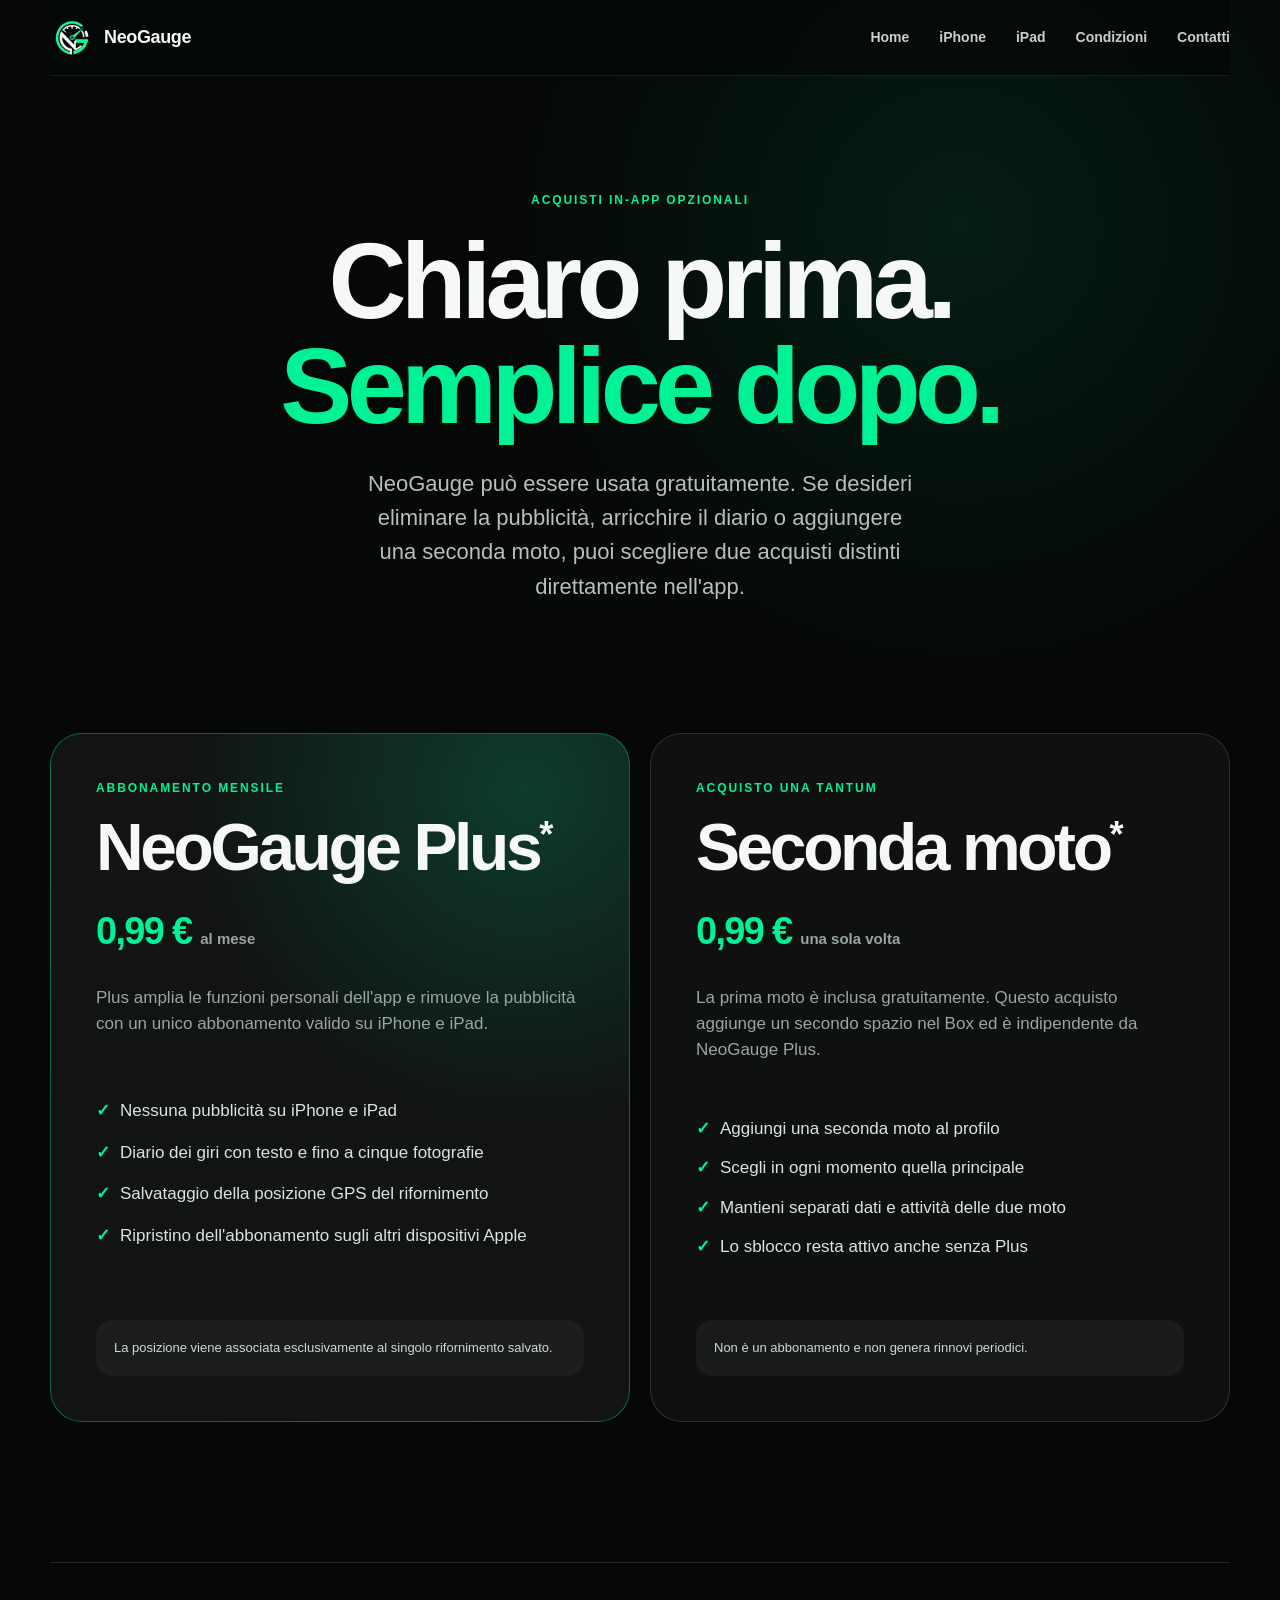
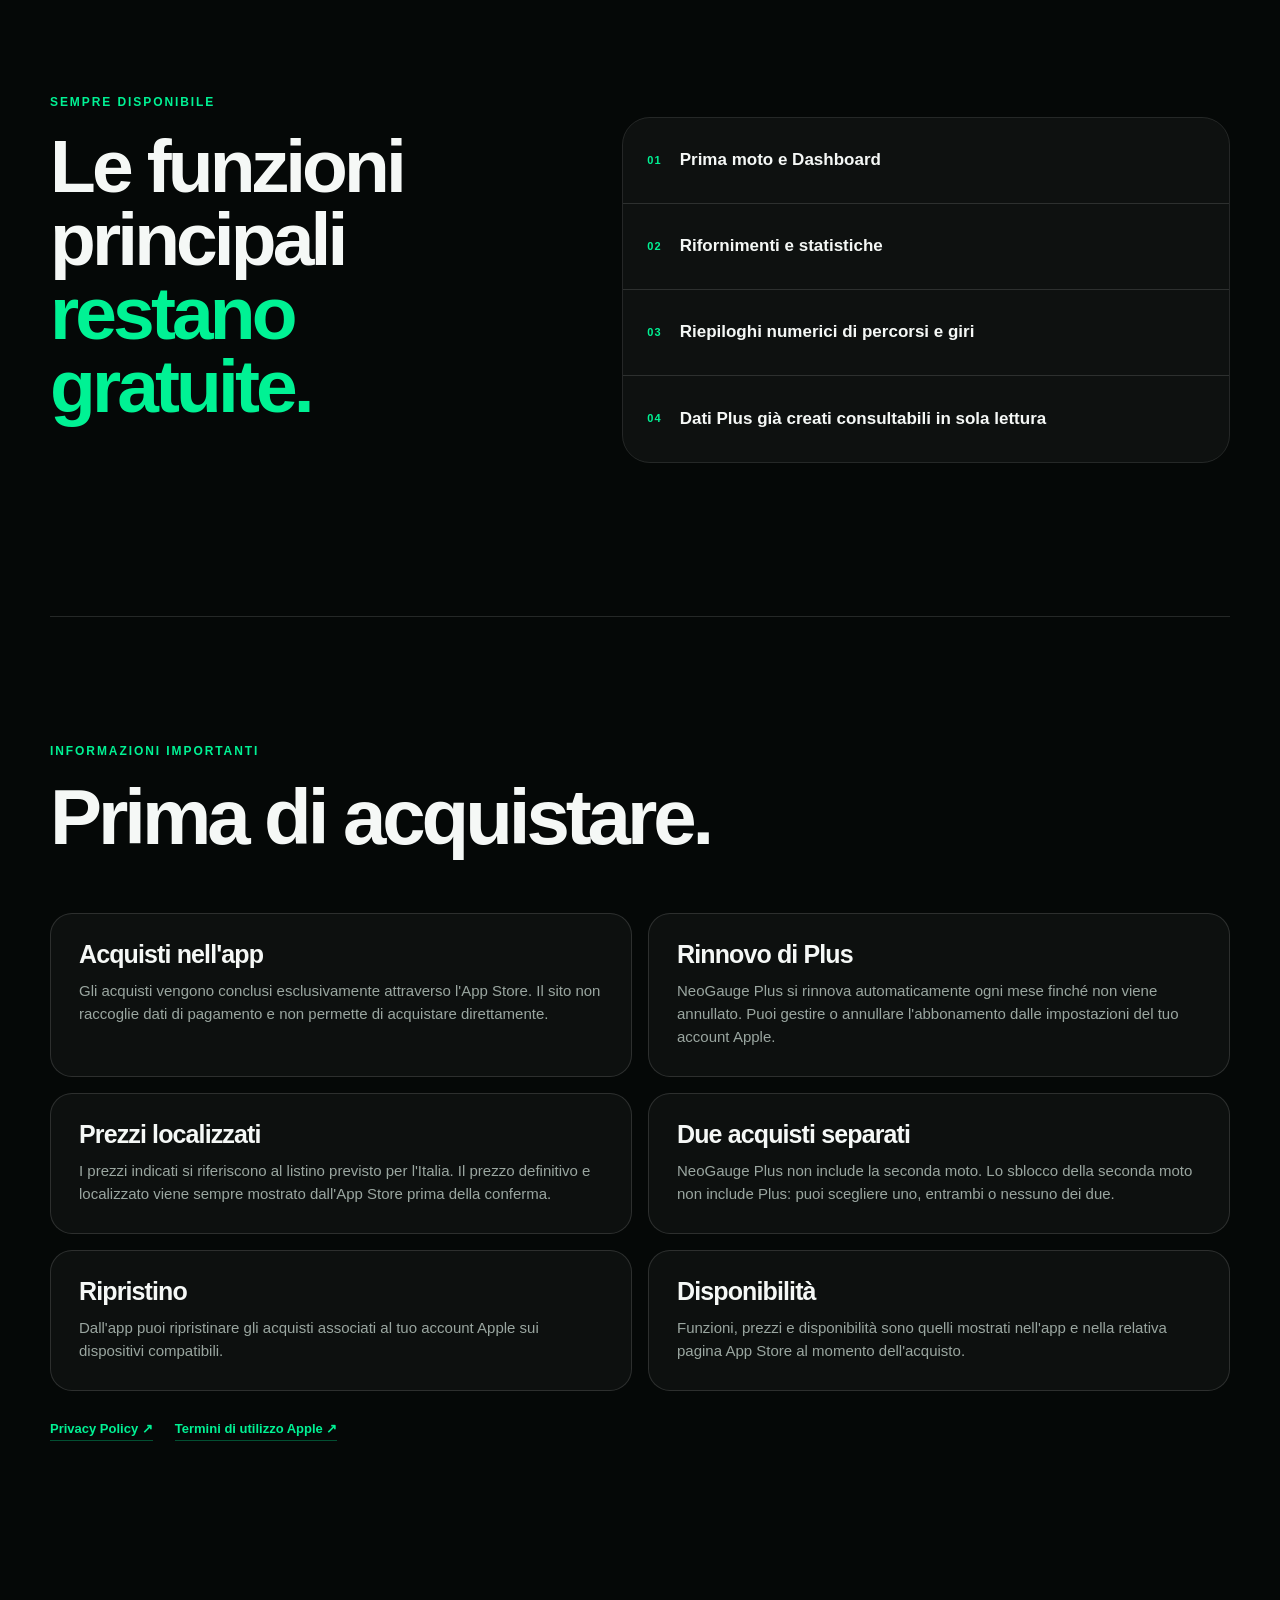
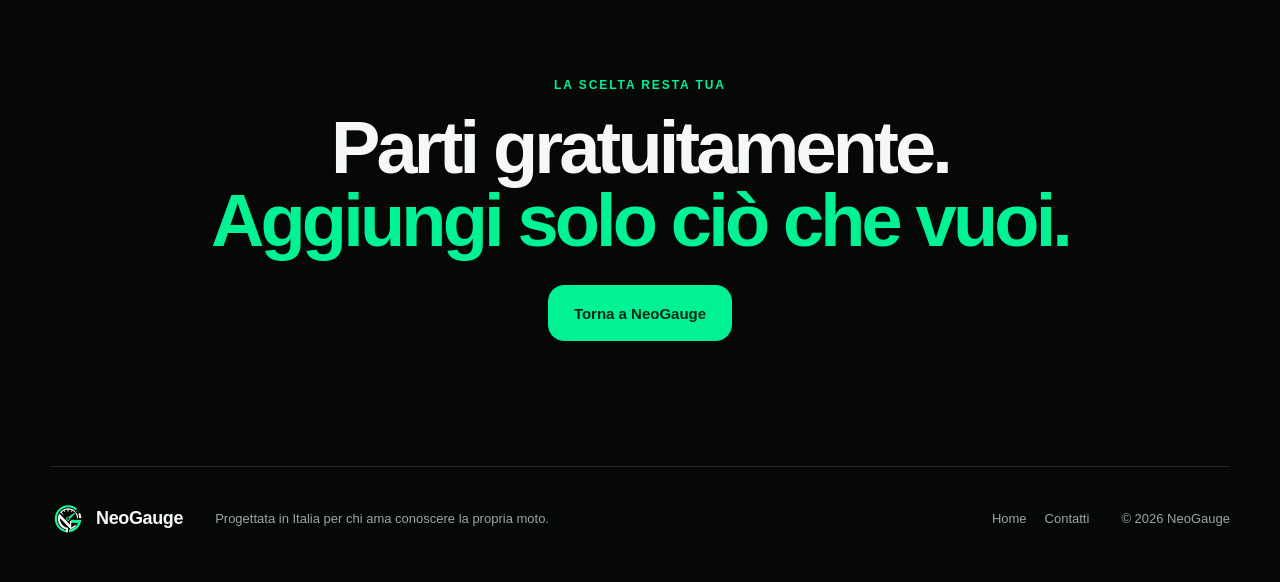
==== acquisti.html @ 2c84270f "Spiega NeoGauge Plus e lo sblocco della seconda moto" ====
<!doctype html>
<html lang="it">
<head>
    <meta charset="utf-8">
    <meta name="viewport" content="width=device-width, initial-scale=1">
    <meta name="theme-color" content="#050807">
    <meta name="description" content="Informazioni trasparenti sugli acquisti in-app di NeoGauge: abbonamento NeoGauge Plus e sblocco una tantum della seconda moto.">
    <title>NeoGauge — Plus e acquisti in-app</title>
    <link rel="icon" href="assets/app-icon.png?v=2">
    <link rel="apple-touch-icon" href="assets/app-icon.png?v=2">
    <link rel="stylesheet" href="styles.css?v=5">
    <script src="script.js" defer></script>
</head>
<body>
    <a class="skip-link" href="#contenuto">Vai al contenuto</a>

    <header class="site-header">
        <a class="brand" href="index.html" aria-label="NeoGauge, torna alla pagina iniziale">
            <img src="assets/neogauge-logo.png?v=2" alt="" width="44" height="44">
            <span>NeoGauge</span>
        </a>
        <button class="menu-button" type="button" aria-expanded="false" aria-controls="main-navigation">
            <span class="sr-only">Apri il menu</span><span></span><span></span>
        </button>
        <nav id="main-navigation" class="main-navigation" aria-label="Navigazione principale">
            <a href="index.html">Home</a>
            <a href="iphone.html">iPhone</a>
            <a href="ipad.html">iPad</a>
            <a href="#condizioni">Condizioni</a>
            <a href="index.html#contatti">Contatti</a>
        </nav>
    </header>

    <main id="contenuto" class="purchase-page">
        <section class="purchase-page-hero section-shell">
            <p class="eyebrow">Acquisti in-app opzionali</p>
            <h1>Chiaro prima.<br><span>Semplice dopo.</span></h1>
            <p class="hero-intro">NeoGauge può essere usata gratuitamente. Se desideri eliminare la pubblicità, arricchire il diario o aggiungere una seconda moto, puoi scegliere due acquisti distinti direttamente nell'app.</p>
        </section>

        <section class="purchase-detail-grid section-shell" aria-label="Opzioni di acquisto NeoGauge">
            <article class="purchase-detail purchase-detail-plus">
                <div>
                    <p class="eyebrow">Abbonamento mensile</p>
                    <h2>NeoGauge Plus<sup>*</sup></h2>
                    <p class="purchase-detail-price">0,99 € <small>al mese</small></p>
                    <p>Plus amplia le funzioni personali dell'app e rimuove la pubblicità con un unico abbonamento valido su iPhone e iPad.</p>
                </div>
                <ul>
                    <li>Nessuna pubblicità su iPhone e iPad</li>
                    <li>Diario dei giri con testo e fino a cinque fotografie</li>
                    <li>Salvataggio della posizione GPS del rifornimento</li>
                    <li>Ripristino dell'abbonamento sugli altri dispositivi Apple</li>
                </ul>
                <p class="purchase-clarification">La posizione viene associata esclusivamente al singolo rifornimento salvato.</p>
            </article>

            <article class="purchase-detail">
                <div>
                    <p class="eyebrow">Acquisto una tantum</p>
                    <h2>Seconda moto<sup>*</sup></h2>
                    <p class="purchase-detail-price">0,99 € <small>una sola volta</small></p>
                    <p>La prima moto è inclusa gratuitamente. Questo acquisto aggiunge un secondo spazio nel Box ed è indipendente da NeoGauge Plus.</p>
                </div>
                <ul>
                    <li>Aggiungi una seconda moto al profilo</li>
                    <li>Scegli in ogni momento quella principale</li>
                    <li>Mantieni separati dati e attività delle due moto</li>
                    <li>Lo sblocco resta attivo anche senza Plus</li>
                </ul>
                <p class="purchase-clarification">Non è un abbonamento e non genera rinnovi periodici.</p>
            </article>
        </section>

        <section class="free-included section-shell" aria-labelledby="free-title">
            <div>
                <p class="eyebrow">Sempre disponibile</p>
                <h2 id="free-title">Le funzioni principali<br><span>restano gratuite.</span></h2>
            </div>
            <div class="free-included-list">
                <p><span>01</span><strong>Prima moto e Dashboard</strong></p>
                <p><span>02</span><strong>Rifornimenti e statistiche</strong></p>
                <p><span>03</span><strong>Riepiloghi numerici di percorsi e giri</strong></p>
                <p><span>04</span><strong>Dati Plus già creati consultabili in sola lettura</strong></p>
            </div>
        </section>

        <section id="condizioni" class="purchase-terms section-shell" aria-labelledby="terms-title">
            <div class="section-heading">
                <p class="eyebrow">Informazioni importanti</p>
                <h2 id="terms-title">Prima di acquistare.</h2>
            </div>
            <div class="terms-grid">
                <article><h3>Acquisti nell'app</h3><p>Gli acquisti vengono conclusi esclusivamente attraverso l'App Store. Il sito non raccoglie dati di pagamento e non permette di acquistare direttamente.</p></article>
                <article><h3>Rinnovo di Plus</h3><p>NeoGauge Plus si rinnova automaticamente ogni mese finché non viene annullato. Puoi gestire o annullare l'abbonamento dalle impostazioni del tuo account Apple.</p></article>
                <article><h3>Prezzi localizzati</h3><p>I prezzi indicati si riferiscono al listino previsto per l'Italia. Il prezzo definitivo e localizzato viene sempre mostrato dall'App Store prima della conferma.</p></article>
                <article><h3>Due acquisti separati</h3><p>NeoGauge Plus non include la seconda moto. Lo sblocco della seconda moto non include Plus: puoi scegliere uno, entrambi o nessuno dei due.</p></article>
                <article><h3>Ripristino</h3><p>Dall'app puoi ripristinare gli acquisti associati al tuo account Apple sui dispositivi compatibili.</p></article>
                <article><h3>Disponibilità</h3><p>Funzioni, prezzi e disponibilità sono quelli mostrati nell'app e nella relativa pagina App Store al momento dell'acquisto.</p></article>
            </div>
            <p class="legal-links"><a href="https://djconny.github.io/NeoGauge-Privacy/" target="_blank" rel="noopener noreferrer">Privacy Policy ↗</a><a href="https://www.apple.com/legal/internet-services/itunes/dev/stdeula/" target="_blank" rel="noopener noreferrer">Termini di utilizzo Apple ↗</a></p>
        </section>

        <section class="product-end section-shell">
            <p class="eyebrow">La scelta resta tua</p>
            <h2>Parti gratuitamente.<br><span>Aggiungi solo ciò che vuoi.</span></h2>
            <a class="primary-button" href="index.html">Torna a NeoGauge</a>
        </section>
    </main>

    <footer class="site-footer section-shell">
        <div class="brand footer-brand"><img src="assets/neogauge-logo.png?v=2" alt="" width="36" height="36"><span>NeoGauge</span></div>
        <p>Progettata in Italia per chi ama conoscere la propria moto.</p>
        <div class="footer-links"><a href="index.html">Home</a><a href="mailto:kawasaki.z650rs.italia@gmail.com">Contatti</a></div>
        <p class="copyright">© <span id="current-year">2026</span> NeoGauge</p>
    </footer>
</body>
</html>
---- styles.css ----
:root {
    --bg: #050807;
    --bg-soft: #0a0f0d;
    --panel: rgba(255, 255, 255, 0.055);
    --panel-strong: rgba(255, 255, 255, 0.085);
    --line: rgba(255, 255, 255, 0.13);
    --text: #f5f8f6;
    --muted: #9aa6a0;
    --accent: #00f294;
    --accent-soft: #86fbc4;
    --danger: #ff696f;
    --radius: 28px;
    --max-width: 1180px;
}

* { box-sizing: border-box; }
html { scroll-behavior: smooth; }
body {
    margin: 0;
    overflow-x: clip;
    color: var(--text);
    background:
        radial-gradient(circle at 75% 6%, rgba(0, 242, 148, 0.09), transparent 28rem),
        var(--bg);
    font-family: -apple-system, BlinkMacSystemFont, "SF Pro Display", "Segoe UI", sans-serif;
    font-size: 17px;
    line-height: 1.55;
    -webkit-font-smoothing: antialiased;
}

a { color: inherit; }
sup { font-size: .55em; line-height: 0; }
sup a { color: var(--accent); text-decoration: none; }
img { display: block; max-width: 100%; }
button { font: inherit; }
.sr-only {
    position: absolute;
    width: 1px;
    height: 1px;
    padding: 0;
    margin: -1px;
    overflow: hidden;
    clip: rect(0, 0, 0, 0);
    white-space: nowrap;
    border: 0;
}
.skip-link {
    position: fixed;
    z-index: 100;
    top: 12px;
    left: 12px;
    padding: 10px 16px;
    color: #001a10;
    background: var(--accent);
    border-radius: 99px;
    transform: translateY(-160%);
}
.skip-link:focus { transform: translateY(0); }

.section-shell {
    width: min(calc(100% - 40px), var(--max-width));
    margin-inline: auto;
}

.site-header {
    position: sticky;
    z-index: 50;
    top: 0;
    display: flex;
    align-items: center;
    justify-content: space-between;
    width: min(calc(100% - 40px), var(--max-width));
    min-height: 76px;
    margin-inline: auto;
    border-bottom: 1px solid rgba(255, 255, 255, 0.08);
    background: rgba(5, 8, 7, 0.78);
    backdrop-filter: blur(24px) saturate(140%);
}
.brand {
    display: inline-flex;
    align-items: center;
    gap: 10px;
    color: var(--text);
    font-size: 18px;
    font-weight: 760;
    letter-spacing: -0.02em;
    text-decoration: none;
}
.brand img { object-fit: contain; }
.main-navigation { display: flex; align-items: center; gap: 30px; }
.main-navigation a {
    color: #c7d0cb;
    font-size: 14px;
    font-weight: 600;
    text-decoration: none;
    transition: color 180ms ease;
}
.main-navigation a:hover,
.main-navigation a:focus-visible { color: var(--accent); }
.menu-button { display: none; }

.hero {
    display: grid;
    grid-template-columns: 1.04fr 0.96fr;
    align-items: center;
    min-height: calc(100svh - 76px);
    padding-block: 72px 100px;
}
.eyebrow {
    margin: 0 0 18px;
    color: var(--accent);
    font-size: 12px;
    font-weight: 800;
    letter-spacing: 0.16em;
    text-transform: uppercase;
}
h1, h2, h3, p { text-wrap: pretty; }
h1, h2, h3 { margin-top: 0; line-height: 0.98; letter-spacing: -0.052em; }
h1 { max-width: 720px; margin-bottom: 28px; font-size: clamp(54px, 7.2vw, 94px); }
h1 span, h2 span { color: var(--accent); }
.hero-intro { max-width: 610px; margin: 0 0 34px; color: #b5c0ba; font-size: clamp(18px, 2vw, 22px); line-height: 1.55; }
.hero-actions { display: flex; align-items: center; flex-wrap: wrap; gap: 14px; }
.primary-button {
    display: inline-flex;
    align-items: center;
    justify-content: center;
    min-height: 56px;
    padding: 0 25px;
    color: #002818;
    background: var(--accent);
    border: 1px solid var(--accent);
    border-radius: 16px;
    font-size: 15px;
    font-weight: 800;
    text-decoration: none;
    transition: transform 180ms ease, box-shadow 180ms ease;
}
.primary-button:hover { transform: translateY(-2px); box-shadow: 0 15px 44px rgba(0, 242, 148, 0.2); }
.store-status {
    display: inline-flex;
    align-items: center;
    gap: 10px;
    min-height: 56px;
    padding: 8px 18px;
    color: #dce3df;
    background: rgba(255, 255, 255, 0.05);
    border: 1px solid var(--line);
    border-radius: 16px;
}
.store-status svg { width: 25px; height: 25px; fill: currentColor; }
.store-status span { display: grid; font-size: 15px; font-weight: 720; line-height: 1.05; }
.store-status small { color: var(--muted); font-size: 10px; font-weight: 650; text-transform: uppercase; }
.hero-points { display: flex; flex-wrap: wrap; gap: 9px 22px; margin-top: 32px; color: var(--muted); font-size: 12px; font-weight: 650; }
.hero-points span::before { content: "✓"; margin-right: 7px; color: var(--accent); }

.hero-visual { position: relative; min-height: 650px; perspective: 1200px; }
.ambient-glow { position: absolute; inset: 18% -10% 5% 6%; background: radial-gradient(circle, rgba(0, 242, 148, 0.22), transparent 58%); filter: blur(40px); }
.dashboard-hero-visual { display: grid; place-items: center; }
.dashboard-device {
    position: absolute;
    z-index: 3;
    top: 125px;
    left: -20px;
    width: 620px;
    aspect-ratio: 2.05;
    padding: 7px;
    background: #010202;
    border: 1px solid rgba(255, 255, 255, .34);
    border-radius: 46px;
    box-shadow: 0 48px 120px rgba(0, 0, 0, .72), 0 0 75px rgba(0, 242, 148, .09), inset 0 0 0 1px rgba(255, 255, 255, .08);
    transform: perspective(1100px) rotateY(-4deg) rotateZ(1.5deg);
}
.dashboard-device::after {
    content: "";
    position: absolute;
    top: 50%;
    right: 3px;
    width: 3px;
    height: 74px;
    background: rgba(255, 255, 255, .18);
    border-radius: 99px;
    transform: translateY(-50%);
}
.dashboard-device-screen {
    width: 100%;
    height: 100%;
    padding: 15px 18px 17px;
    overflow: hidden;
    background:
        radial-gradient(circle at 78% 0%, rgba(0, 242, 148, .13), transparent 32%),
        linear-gradient(145deg, #07100c, #020403 72%);
    border: 1px solid rgba(0, 242, 148, .48);
    border-radius: 39px;
}
.dashboard-topline { display: grid; grid-template-columns: 1fr auto 1fr; align-items: center; height: 35px; color: #f4f8f6; }
.dashboard-topline > div { display: grid; grid-template-columns: auto 1fr; align-items: center; column-gap: 6px; }
.dashboard-topline i { grid-row: 1 / 3; width: 7px; height: 7px; background: var(--accent); border-radius: 50%; box-shadow: 0 0 8px var(--accent); }
.dashboard-topline strong { font-size: 10px; letter-spacing: .09em; }
.dashboard-topline small { color: rgba(255,255,255,.57); font-size: 6px; font-weight: 700; }
.dashboard-topline > span { padding: 4px 8px; color: var(--accent); background: rgba(0,242,148,.08); border: 1px solid rgba(0,242,148,.45); border-radius: 99px; font-size: 6px; font-weight: 800; letter-spacing: .06em; }
.dashboard-topline time { justify-self: end; font-size: 10px; font-weight: 750; font-variant-numeric: tabular-nums; }
.dashboard-data-grid { display: grid; grid-template-columns: 1fr 1.75fr 1fr; gap: 8px; height: calc(100% - 35px); }
.dashboard-side-column, .dashboard-speed-column { display: grid; gap: 7px; min-width: 0; }
.dashboard-side-column { grid-template-rows: 1fr 1fr 35px; }
.dashboard-speed-column { grid-template-rows: 1fr 27px 35px; }
.dashboard-tile, .dashboard-small, .dashboard-speed, .dashboard-bottom-row > div {
    min-width: 0;
    background: rgba(0, 0, 0, .36);
    border: 1.5px solid rgba(255, 255, 255, .82);
    border-radius: 10px;
}
.dashboard-tile { display: grid; align-content: center; gap: 2px; padding: 8px; }
.dashboard-tile small, .dashboard-small small, .dashboard-speed small, .dashboard-bottom-row small { color: rgba(255,255,255,.46); font-size: 5px; font-weight: 800; letter-spacing: .08em; }
.dashboard-tile strong { font-size: 22px; line-height: 1; }
.dashboard-tile span { overflow: hidden; color: rgba(255,255,255,.38); font-size: 5px; font-weight: 700; white-space: nowrap; }
.dashboard-tile.cyan strong { color: #63e4ff; }.dashboard-tile.mint strong { color: #7cf7c1; }.dashboard-tile.green strong { color: var(--accent); }
.dashboard-small { display: flex; align-items: center; justify-content: space-between; padding: 7px 9px; }
.dashboard-small strong, .dashboard-bottom-row strong { font-size: 9px; }
.dashboard-speed { position: relative; display: grid; justify-items: center; align-content: center; border: 2.5px solid var(--accent); box-shadow: 0 0 13px rgba(0,242,148,.32); }
.dashboard-speed strong { margin-block: -7px; font-size: 78px; line-height: 1; letter-spacing: -.08em; }
.dashboard-speed span { color: var(--accent); font-size: 9px; font-weight: 800; letter-spacing: .12em; }
.dashboard-speed em { position: absolute; bottom: 7px; color: rgba(255,255,255,.32); font-size: 5px; font-style: normal; font-weight: 800; letter-spacing: .1em; }
.dashboard-controls { display: grid; grid-template-columns: repeat(3, 1fr); gap: 5px; }
.dashboard-controls b { display: grid; place-items: center; color: #00170e; background: var(--accent); border: 1px solid rgba(255,255,255,.88); border-radius: 7px; font-size: 6px; }
.dashboard-controls b:nth-child(2) { background: #ff9f43; }.dashboard-controls b:nth-child(3) { color: #fff; background: #e44850; }
.dashboard-bottom-row { display: grid; grid-template-columns: 1fr 1fr; gap: 6px; }
.dashboard-bottom-row > div { display: flex; align-items: center; justify-content: space-between; padding: 7px; }
.dashboard-refuel { display: grid; place-items: center; color: #171100; background: #ffd23f; border: 1.5px solid rgba(255,255,255,.9); border-radius: 9px; font-size: 7px; font-weight: 900; }
.dashboard-preview-caption { position: absolute; top: 490px; right: 3px; left: 20px; margin: 0; color: rgba(255,255,255,.38); font-size: 11px; text-align: center; }
.real-dashboard-hero {
    position: absolute;
    z-index: 3;
    top: 125px;
    left: -20px;
    width: 620px;
    border: 1px solid rgba(255,255,255,.24);
    border-radius: 42px;
    box-shadow: 0 48px 120px rgba(0,0,0,.72), 0 0 75px rgba(0,242,148,.09);
    transform: perspective(1100px) rotateY(-4deg) rotateZ(1.5deg);
}
.phone {
    position: absolute;
    width: 285px;
    height: 585px;
    padding: 8px;
    overflow: hidden;
    background: #020303;
    border: 1px solid rgba(255, 255, 255, 0.25);
    border-radius: 48px;
    box-shadow: 0 45px 110px rgba(0, 0, 0, 0.65), inset 0 0 0 1px rgba(255,255,255,.08);
}
.phone::before { content: ""; position: absolute; z-index: 2; top: 16px; left: 50%; width: 82px; height: 23px; background: #000; border-radius: 99px; transform: translateX(-50%); }
.phone-back { top: 35px; right: 18px; transform: rotateY(-11deg) rotateZ(6deg) scale(.91); opacity: .72; }
.phone-front { z-index: 3; top: 60px; left: 30px; transform: rotateY(8deg) rotateZ(-3deg); }
.phone-screen {
    width: 100%;
    height: 100%;
    padding: 19px 18px;
    overflow: hidden;
    background: radial-gradient(circle at 85% 10%, rgba(0,242,148,.20), transparent 35%), linear-gradient(145deg, #07100c, #030605 70%);
    border-radius: 41px;
}
.mock-status { display: flex; justify-content: space-between; margin: 0 7px 43px; color: #cad3ce; font-size: 9px; font-weight: 700; }
.mock-logo { width: 72px; height: 72px; margin: 0 auto 27px; object-fit: contain; filter: drop-shadow(0 10px 24px rgba(0,242,148,.18)); }
.mock-kicker { margin: 0 0 8px; color: var(--accent); font-size: 9px; font-weight: 800; letter-spacing: .18em; }
.phone h2 { margin-bottom: 28px; font-size: 31px; line-height: 1.06; }
.odometer { margin-top: 44px; padding: 21px 16px; background: rgba(255,255,255,.065); border: 1px solid rgba(255,255,255,.13); border-radius: 22px; }
.odometer small, .quick-grid small { display: block; color: #8d9a93; font-size: 8px; font-weight: 700; letter-spacing: .1em; }
.odometer strong { color: var(--accent); font-size: 36px; letter-spacing: -.06em; }
.odometer span { color: #8d9a93; font-size: 12px; }
.quick-grid { display: grid; grid-template-columns: 1fr 1fr; gap: 9px; margin-top: 10px; }
.quick-grid div { padding: 15px 12px; background: rgba(255,255,255,.045); border: 1px solid rgba(255,255,255,.1); border-radius: 17px; }
.quick-grid strong { display: block; margin-top: 4px; font-size: 14px; }
.stats-screen { padding-top: 19px; }
.chart-bars { display: flex; align-items: end; gap: 8px; height: 170px; padding: 25px 13px 0; margin-bottom: 18px; border-bottom: 1px solid rgba(255,255,255,.12); }
.chart-bars i { flex: 1; height: var(--bar); background: linear-gradient(var(--accent), rgba(0,242,148,.13)); border-radius: 8px 8px 1px 1px; }
.mock-row { display: flex; align-items: center; justify-content: space-between; padding: 15px 4px; color: #9eaaa3; font-size: 11px; border-bottom: 1px solid rgba(255,255,255,.09); }
.mock-row strong { color: #f3f7f5; font-size: 12px; }

.dashboard-story {
    display: grid;
    grid-template-columns: 1.05fr .95fr;
    gap: 85px;
    align-items: center;
    padding-block: 150px;
    border-top: 1px solid var(--line);
}
.dashboard-story h2 { margin-bottom: 30px; font-size: clamp(44px, 6vw, 76px); }
.dashboard-story-copy > p:not(.eyebrow) { color: var(--muted); }
.dashboard-story-copy .dashboard-safety-note { margin-top: 25px; color: #d9e2dd; font-size: 14px; font-weight: 700; }
.dashboard-safety-note::before { content: "✓"; margin-right: 8px; color: var(--accent); }
.dashboard-facts { overflow: hidden; border: 1px solid var(--line); border-radius: var(--radius); }
.dashboard-facts > div { display: flex; align-items: center; gap: 20px; min-height: 103px; padding: 22px 26px; background: rgba(255,255,255,.035); border-bottom: 1px solid var(--line); }
.dashboard-facts > div:last-child { border-bottom: 0; }
.dashboard-facts > div > span { color: var(--accent); font-size: 11px; font-weight: 850; letter-spacing: .1em; }
.dashboard-facts p { display: grid; gap: 3px; margin: 0; }
.dashboard-facts strong { font-size: 18px; }
.dashboard-facts small { color: var(--muted); font-size: 14px; }

.device-versions { padding-block: 140px 155px; border-top: 1px solid var(--line); }
.device-versions .section-heading > p:last-child { max-width: 720px; color: var(--muted); font-size: 19px; }
.device-version-grid { display: grid; grid-template-columns: repeat(2, minmax(0, 1fr)); gap: 20px; }
.device-version-card {
    display: grid;
    grid-template-rows: auto 340px;
    min-width: 0;
    min-height: 680px;
    padding: 38px 38px 0;
    overflow: hidden;
    color: var(--text);
    background: radial-gradient(circle at 75% 20%, rgba(0,242,148,.14), transparent 34%), rgba(255,255,255,.04);
    border: 1px solid var(--line);
    border-radius: 32px;
    text-decoration: none;
    transition: transform 180ms ease, border-color 180ms ease;
}
.device-version-card:hover { transform: translateY(-4px); border-color: rgba(0,242,148,.38); }
.ipad-version { background: radial-gradient(circle at 80% 16%, rgba(0,157,255,.16), transparent 36%), rgba(255,255,255,.04); }
.device-version-copy > span { color: var(--accent); font-size: 12px; font-weight: 850; letter-spacing: .15em; text-transform: uppercase; }
.device-version-copy h3 { margin: 16px 0 20px; font-size: clamp(33px, 4vw, 49px); }
.device-version-copy p { margin-bottom: 25px; color: var(--muted); }
.device-version-copy strong { color: var(--accent); font-size: 14px; }
.device-version-copy i { font-style: normal; }
.device-version-card > img { align-self: end; width: 100%; height: 330px; object-fit: contain; object-position: center bottom; filter: drop-shadow(0 25px 40px rgba(0,0,0,.55)); }

.purchase-overview { padding-block: 135px 150px; border-top: 1px solid var(--line); }
.purchase-overview .section-heading > p:last-child { max-width: 760px; color: var(--muted); font-size: 19px; }
.purchase-card-grid { display: grid; grid-template-columns: repeat(3, minmax(0, 1fr)); gap: 18px; align-items: stretch; }
.purchase-card {
    display: flex;
    flex-direction: column;
    min-width: 0;
    min-height: 530px;
    padding: 32px;
    background: rgba(255,255,255,.035);
    border: 1px solid var(--line);
    border-radius: 28px;
}
.purchase-card-featured { background: radial-gradient(circle at 80% 8%, rgba(0,242,148,.17), transparent 42%), rgba(255,255,255,.055); border-color: rgba(0,242,148,.42); box-shadow: 0 26px 70px rgba(0,0,0,.26); }
.purchase-kicker { color: var(--accent); font-size: 11px; font-weight: 850; letter-spacing: .14em; text-transform: uppercase; }
.purchase-card h3 { margin: 18px 0 22px; font-size: clamp(31px, 3.4vw, 43px); }
.purchase-price { margin: 0 0 26px; color: var(--text); font-size: 34px; font-weight: 850; letter-spacing: -.045em; }
.purchase-price small { color: var(--muted); font-size: 14px; font-weight: 700; letter-spacing: 0; }
.purchase-card ul, .purchase-detail ul { display: grid; gap: 13px; padding: 0; margin: 0 0 25px; list-style: none; }
.purchase-card li, .purchase-detail li { position: relative; padding-left: 24px; color: #dbe3df; }
.purchase-card li::before, .purchase-detail li::before { content: "✓"; position: absolute; left: 0; color: var(--accent); font-weight: 850; }
.purchase-card > small { margin-top: auto; color: var(--muted); }
.purchase-footnote { margin: 24px 0 0; color: var(--muted); font-size: 13px; text-align: center; }
.purchase-footnote a, .inline-link { color: var(--accent); text-decoration: none; border-bottom: 1px solid rgba(0,242,148,.28); }

.purchase-page { overflow: hidden; }
.purchase-page-hero { padding-block: 115px 95px; text-align: center; }
.purchase-page-hero h1 { max-width: 1000px; margin-inline: auto; font-size: clamp(58px, 8.5vw, 108px); }
.purchase-page-hero .hero-intro { margin-inline: auto; }
.purchase-detail-grid { display: grid; grid-template-columns: repeat(2, minmax(0, 1fr)); gap: 20px; padding-bottom: 140px; }
.purchase-detail {
    display: grid;
    gap: 35px;
    padding: 45px;
    background: rgba(255,255,255,.04);
    border: 1px solid var(--line);
    border-radius: 32px;
}
.purchase-detail-plus { background: radial-gradient(circle at 82% 8%, rgba(0,242,148,.18), transparent 42%), rgba(255,255,255,.05); border-color: rgba(0,242,148,.36); }
.purchase-detail h2 { margin-bottom: 22px; font-size: clamp(42px, 5.3vw, 66px); }
.purchase-detail > div > p:last-child { color: var(--muted); }
.purchase-detail-price { margin: 0 0 24px; color: var(--accent); font-size: 38px; font-weight: 850; letter-spacing: -.045em; }
.purchase-detail-price small { color: var(--muted); font-size: 15px; letter-spacing: 0; }
.purchase-clarification { align-self: end; margin: 0; padding: 18px; color: #cfd8d3; background: rgba(255,255,255,.045); border-radius: 16px; font-size: 13px; }
.free-included { display: grid; grid-template-columns: .9fr 1.1fr; gap: 75px; align-items: center; padding-block: 130px; border-top: 1px solid var(--line); }
.free-included h2 { font-size: clamp(44px, 6vw, 75px); }
.free-included-list { overflow: hidden; border: 1px solid var(--line); border-radius: 28px; }
.free-included-list p { display: flex; gap: 18px; align-items: center; min-height: 86px; padding: 20px 24px; margin: 0; background: rgba(255,255,255,.035); border-bottom: 1px solid var(--line); }
.free-included-list p:last-child { border-bottom: 0; }
.free-included-list span { color: var(--accent); font-size: 11px; font-weight: 850; letter-spacing: .1em; }
.purchase-terms { padding-block: 125px 145px; border-top: 1px solid var(--line); }
.terms-grid { display: grid; grid-template-columns: repeat(2, minmax(0, 1fr)); gap: 16px; }
.terms-grid article { padding: 28px; background: rgba(255,255,255,.035); border: 1px solid var(--line); border-radius: 22px; }
.terms-grid h3 { margin-bottom: 12px; font-size: 25px; letter-spacing: -.035em; }
.terms-grid p { margin: 0; color: var(--muted); font-size: 15px; }
.legal-links { display: flex; flex-wrap: wrap; gap: 22px; margin: 28px 0 0; }
.legal-links a { color: var(--accent); font-size: 13px; font-weight: 780; text-decoration: none; border-bottom: 1px solid rgba(0,242,148,.3); }

.product-main { overflow: hidden; }
.product-hero { padding-block: 105px 85px; text-align: center; }
.product-hero h1 { max-width: 1050px; margin-inline: auto; font-size: clamp(54px, 8vw, 104px); }
.product-hero .hero-intro { margin-inline: auto; }
.product-switch { display: inline-flex; gap: 8px; margin-bottom: 34px; padding: 6px; background: rgba(255,255,255,.05); border: 1px solid var(--line); border-radius: 99px; }
.product-switch a, .product-switch span { padding: 9px 17px; border-radius: 99px; font-size: 13px; font-weight: 800; text-decoration: none; }
.product-switch span { color: #002719; background: var(--accent); }
.product-switch a { color: var(--muted); }
.product-hero-media { position: relative; margin-top: 70px; }
.product-hero-media::before { content: ""; position: absolute; inset: 20% 10% -5%; z-index: -1; background: radial-gradient(circle, rgba(0,242,148,.22), transparent 66%); filter: blur(38px); }
.product-hero-media img { width: 100%; height: auto; max-height: 760px; margin-inline: auto; object-fit: contain; filter: drop-shadow(0 42px 70px rgba(0,0,0,.62)); }
.product-hero-media.dashboard-media img { max-width: 980px; border-radius: 54px; }
.product-highlights { display: grid; grid-template-columns: repeat(3, 1fr); gap: 16px; padding-block: 25px 120px; }
.product-highlights article { padding: 28px; background: rgba(255,255,255,.04); border: 1px solid var(--line); border-radius: 24px; }
.product-highlights span { color: var(--accent); font-size: 11px; font-weight: 850; letter-spacing: .12em; }
.product-highlights h2 { margin: 13px 0 12px; font-size: 28px; }
.product-highlights p { margin: 0; color: var(--muted); font-size: 15px; }
.real-gallery { padding-block: 105px 145px; border-top: 1px solid var(--line); }
.real-gallery .section-heading > p:last-child { max-width: 720px; color: var(--muted); }
.gallery-grid { display: grid; gap: 18px; }
.iphone-gallery { grid-template-columns: repeat(6, minmax(0, 1fr)); align-items: start; }
.iphone-gallery figure { grid-column: span 2; }
.iphone-gallery figure:nth-last-child(-n+2) { grid-column: span 3; }
.ipad-gallery { grid-template-columns: repeat(2, minmax(0, 1fr)); }
.gallery-grid figure { margin: 0; padding: 18px; overflow: hidden; background: rgba(255,255,255,.035); border: 1px solid var(--line); border-radius: 28px; }
.gallery-grid img { width: 100%; height: 560px; object-fit: contain; border-radius: 18px; }
.ipad-gallery img { height: 420px; }
.gallery-grid figcaption { display: grid; gap: 4px; padding: 18px 5px 5px; }
.gallery-grid figcaption strong { font-size: 18px; }
.gallery-grid figcaption span { color: var(--muted); font-size: 14px; }
.product-end { padding-block: 90px 125px; text-align: center; }
.product-end h2 { margin-bottom: 28px; font-size: clamp(42px, 6vw, 74px); }
.product-end .primary-button { margin-inline: auto; }

.statement { max-width: 900px; padding-block: 130px 170px; text-align: center; }
.statement h2, .section-heading h2, .difference h2, .privacy h2, .final-cta h2 { margin-bottom: 28px; font-size: clamp(43px, 6.5vw, 78px); }
.statement > p:last-child { max-width: 720px; margin: 0 auto; color: var(--muted); font-size: clamp(19px, 2.4vw, 25px); }

.features { padding-block: 110px 140px; }
.section-heading { margin-bottom: 58px; }
.feature-grid { display: grid; grid-template-columns: repeat(2, minmax(0, 1fr)); gap: 18px; }
.feature-card {
    position: relative;
    min-height: 430px;
    padding: 34px;
    overflow: hidden;
    background: linear-gradient(145deg, rgba(255,255,255,.07), rgba(255,255,255,.025));
    border: 1px solid var(--line);
    border-radius: var(--radius);
}
.feature-card-wide { grid-column: 1 / -1; display: grid; grid-template-columns: .95fr 1.05fr; align-items: center; min-height: 500px; }
.feature-card-dark { background: radial-gradient(circle at 80% 16%, rgba(0,242,148,.15), transparent 35%), #080d0b; }
.feature-number { position: absolute; top: 24px; right: 27px; color: rgba(255,255,255,.28); font-size: 11px; font-weight: 800; letter-spacing: .12em; }
.feature-label { margin: 0 0 16px; color: var(--accent); font-size: 12px; font-weight: 800; letter-spacing: .14em; text-transform: uppercase; }
.feature-card h3 { max-width: 540px; margin-bottom: 20px; font-size: clamp(34px, 4vw, 54px); }
.feature-card > p, .feature-card > div > p:last-child { max-width: 520px; margin-bottom: 0; color: var(--muted); }
.fuel-visual { position: relative; display: grid; place-items: center; min-height: 340px; }
.fuel-visual > div { z-index: 1; display: grid; text-align: center; }
.fuel-visual span { color: var(--muted); font-size: 10px; font-weight: 800; letter-spacing: .13em; }
.fuel-visual strong { color: var(--accent); font-size: 88px; line-height: 1; letter-spacing: -.08em; }
.fuel-visual small { color: #d4ddd8; font-weight: 650; }
.fuel-visual svg { position: absolute; inset: 48% 0 auto; width: 100%; overflow: visible; }
.fuel-visual path { fill: none; stroke: rgba(0,242,148,.32); stroke-width: 2; vector-effect: non-scaling-stroke; }
.feature-icon { display: grid; width: 88px; height: 88px; margin: 44px 0 80px; color: #002717; background: var(--accent); border-radius: 24px; }
.chart-icon { grid-template-columns: repeat(4, 1fr); align-items: end; gap: 5px; padding: 23px; }
.chart-icon i { background: #003a23; border-radius: 3px 3px 0 0; }
.chart-icon i:nth-child(1) { height: 35%; }.chart-icon i:nth-child(2) { height: 70%; }.chart-icon i:nth-child(3) { height: 52%; }.chart-icon i:nth-child(4) { height: 92%; }
.diary-icon { align-content: center; gap: 8px; padding: 22px; }
.diary-icon i { height: 4px; background: #003a23; border-radius: 9px; }.diary-icon i:last-child { width: 65%; }
.garage-icon { place-items: center; color: #003a23; font-size: 25px; font-weight: 900; letter-spacing: -.08em; }

.difference { display: grid; grid-template-columns: .95fr 1.05fr; gap: 80px; align-items: center; padding-block: 150px; border-top: 1px solid var(--line); }
.difference-copy > p:not(.eyebrow) { color: var(--muted); }
.difference-list { overflow: hidden; border: 1px solid var(--line); border-radius: var(--radius); }
.difference-list > div { display: flex; gap: 18px; align-items: center; padding: 23px 26px; background: rgba(255,255,255,.035); border-bottom: 1px solid var(--line); }
.difference-list > div:last-child { border-bottom: 0; }
.difference-list > div > span { display: grid; flex: 0 0 34px; width: 34px; height: 34px; place-items: center; border-radius: 50%; font-weight: 800; }
.not-included { color: #ffc1c4; background: rgba(255,105,111,.14); }
.included { color: var(--accent); background: rgba(0,242,148,.13); }
.difference-list p { display: grid; margin: 0; }
.difference-list strong { font-size: 17px; }
.difference-list small { color: var(--muted); font-size: 14px; }

.privacy { position: relative; display: grid; grid-template-columns: .85fr 1.15fr; align-items: center; min-height: 600px; padding-block: 100px; overflow: hidden; }
.privacy-orbit { position: relative; width: 390px; height: 390px; }
.privacy-orbit::before, .privacy-orbit::after, .privacy-orbit span { content: ""; position: absolute; inset: 50%; border: 1px solid rgba(0,242,148,.24); border-radius: 50%; transform: translate(-50%, -50%); }
.privacy-orbit::before { width: 330px; height: 330px; }.privacy-orbit::after { width: 235px; height: 235px; }
.privacy-orbit span:nth-child(1) { width: 120px; height: 120px; background: radial-gradient(circle at 35% 35%, #8effcb, var(--accent) 35%, #005d38 100%); border: 0; box-shadow: 0 0 80px rgba(0,242,148,.3); }
.privacy-orbit span:nth-child(2), .privacy-orbit span:nth-child(3) { width: 14px; height: 14px; background: var(--accent); border: 0; }
.privacy-orbit span:nth-child(2) { margin: -115px 0 0 115px; }.privacy-orbit span:nth-child(3) { margin: 85px 0 0 -122px; opacity: .5; }
.privacy-copy p:not(.eyebrow) { max-width: 640px; color: var(--muted); font-size: 19px; }
.text-link { display: inline-block; margin-top: 10px; color: var(--accent); font-weight: 750; text-decoration: none; border-bottom: 1px solid rgba(0,242,148,.35); }

.faq { padding-block: 120px 160px; }
.faq-list { border-top: 1px solid var(--line); }
.faq details { border-bottom: 1px solid var(--line); }
.faq summary { display: flex; justify-content: space-between; gap: 20px; padding: 27px 0; cursor: pointer; list-style: none; font-size: clamp(19px, 2.3vw, 26px); font-weight: 720; letter-spacing: -.025em; }
.faq summary::-webkit-details-marker { display: none; }
.faq summary span { color: var(--accent); font-size: 28px; font-weight: 400; transition: transform 180ms ease; }
.faq details[open] summary span { transform: rotate(45deg); }
.faq details p { max-width: 790px; margin: -5px 0 27px; color: var(--muted); }

.contact {
    display: grid;
    grid-template-columns: .9fr 1.1fr;
    align-items: center;
    gap: 70px;
    padding: 70px;
    background:
        radial-gradient(circle at 88% 12%, rgba(0, 242, 148, .13), transparent 38%),
        rgba(255, 255, 255, .045);
    border: 1px solid var(--line);
    border-radius: 34px;
}
.contact h2 { margin-bottom: 20px; font-size: clamp(38px, 5vw, 62px); }
.contact > div > p:last-child { max-width: 540px; margin-bottom: 0; color: var(--muted); }
.email-card {
    position: relative;
    display: grid;
    gap: 9px;
    min-width: 0;
    padding: 27px 58px 27px 28px;
    overflow: hidden;
    color: var(--text);
    background: rgba(0, 242, 148, .08);
    border: 1px solid rgba(0, 242, 148, .28);
    border-radius: 22px;
    text-decoration: none;
    transition: transform 180ms ease, background 180ms ease;
}
.email-card:hover { transform: translateY(-2px); background: rgba(0, 242, 148, .12); }
.email-card span { color: var(--accent); font-size: 10px; font-weight: 800; letter-spacing: .15em; }
.email-card strong { overflow-wrap: anywhere; font-size: clamp(15px, 1.8vw, 20px); letter-spacing: -.025em; }
.email-card i { position: absolute; top: 50%; right: 25px; color: var(--accent); font-size: 26px; font-style: normal; transform: translateY(-50%); }

.final-cta { display: grid; justify-items: center; padding-block: 130px 150px; text-align: center; background: radial-gradient(circle at 50% 50%, rgba(0,242,148,.12), transparent 38%); }
.final-cta img { margin-bottom: 25px; filter: drop-shadow(0 20px 40px rgba(0,242,148,.18)); }
.final-cta h2 { max-width: 920px; }
.store-status-large { margin-top: 10px; }

.site-footer { display: grid; grid-template-columns: auto 1fr auto auto; align-items: center; gap: 32px; padding-block: 34px 45px; color: var(--muted); font-size: 13px; border-top: 1px solid var(--line); }
.footer-brand { color: var(--text); }
.site-footer p { margin: 0; }
.footer-links { display: flex; gap: 18px; }
.footer-links a { text-decoration: none; }
.footer-links a:hover { color: var(--accent); }

.reveal { opacity: 0; transform: translateY(24px); transition: opacity 650ms ease, transform 650ms ease; }
.reveal.is-visible { opacity: 1; transform: none; }

@media (max-width: 900px) {
    .hero { grid-template-columns: 1fr; padding-top: 80px; }
    .hero-visual { width: min(100%, 570px); margin: 35px auto 0; }
    .feature-card-wide, .dashboard-story, .difference, .privacy, .contact, .device-version-grid { grid-template-columns: 1fr; }
    .dashboard-story { gap: 55px; }
    .difference { gap: 48px; }
    .privacy { justify-items: center; }
    .privacy-copy { text-align: center; }
    .site-footer { grid-template-columns: 1fr 1fr; }
    .site-footer > p:nth-child(2) { text-align: right; }
    .product-highlights, .iphone-gallery { grid-template-columns: 1fr 1fr; }
    .iphone-gallery figure, .iphone-gallery figure:nth-last-child(-n+2) { grid-column: auto; }
    .purchase-card-grid { grid-template-columns: 1fr 1fr; }
    .purchase-card-featured { grid-column: 1 / -1; }
    .free-included { grid-template-columns: 1fr; gap: 45px; }
}

@media (max-width: 680px) {
    body { font-size: 16px; }
    .section-shell, .site-header { width: min(calc(100% - 28px), var(--max-width)); }
    .site-header { min-height: 68px; }
    .menu-button { display: grid; gap: 6px; width: 42px; height: 42px; padding: 12px 9px; background: transparent; border: 1px solid var(--line); border-radius: 13px; }
    .menu-button > span:not(.sr-only) { display: block; width: 100%; height: 2px; background: var(--text); border-radius: 99px; transition: transform 180ms ease; }
    .menu-button[aria-expanded="true"] > span:nth-child(2) { transform: translateY(4px) rotate(45deg); }
    .menu-button[aria-expanded="true"] > span:nth-child(3) { transform: translateY(-4px) rotate(-45deg); }
    .main-navigation { position: absolute; top: 67px; right: 0; left: 0; display: none; align-items: stretch; padding: 15px; background: #0a0f0d; border: 1px solid var(--line); border-radius: 18px; box-shadow: 0 24px 70px #000; }
    .main-navigation.is-open { display: grid; }
    .main-navigation a { padding: 11px 8px; }
    .hero { min-height: auto; padding-block: 75px 50px; }
    h1 { font-size: clamp(48px, 13vw, 64px); }
    .hero-actions { align-items: stretch; flex-direction: column; }
    .primary-button, .store-status { width: 100%; }
    .hero-points { display: grid; }
    .hero-visual { min-height: 535px; transform: scale(.88); transform-origin: top center; margin-bottom: -75px; }
    .dashboard-hero-visual { min-height: 425px; margin-bottom: -35px; transform: none; }
    .dashboard-device { top: 70px; left: 50%; width: 620px; transform: translateX(-50%) scale(.57) rotateZ(1.5deg); }
    .real-dashboard-hero { top: 80px; left: 50%; width: 620px; transform: translateX(-50%) scale(.57) rotateZ(1.5deg); }
    .dashboard-preview-caption { top: 340px; right: 10px; left: 10px; }
    .phone { width: 250px; height: 515px; }
    .phone-front { left: -2px; }.phone-back { right: -2px; }
    .phone h2 { font-size: 26px; }
    .mock-logo { width: 61px; height: 61px; margin-bottom: 22px; }
    .odometer { margin-top: 30px; }
    .statement { padding-block: 110px; }
    .dashboard-story { padding-block: 100px; }
    .dashboard-facts > div { min-height: 94px; padding: 19px 18px; }
    .device-versions { padding-block: 95px 110px; }
    .device-version-card { grid-template-rows: auto 280px; min-height: 610px; padding: 28px 25px 0; }
    .device-version-card > img { height: 275px; }
    .purchase-overview { padding-block: 90px 105px; }
    .purchase-card-grid, .purchase-detail-grid, .terms-grid { grid-template-columns: 1fr; }
    .purchase-card-featured { grid-column: auto; }
    .purchase-card { min-height: auto; padding: 27px; }
    .purchase-page-hero { padding-block: 80px 65px; }
    .purchase-page-hero h1 { font-size: clamp(48px, 14vw, 70px); }
    .purchase-detail-grid { padding-bottom: 100px; }
    .purchase-detail { padding: 29px 25px; }
    .free-included { padding-block: 95px; }
    .purchase-terms { padding-block: 90px 110px; }
    .features { padding-block: 80px 110px; }
    .feature-grid { grid-template-columns: 1fr; }
    .feature-card, .feature-card-wide { grid-column: auto; display: block; min-height: 440px; padding: 26px; }
    .feature-card-wide { min-height: 660px; }
    .fuel-visual { min-height: 290px; }
    .feature-icon { margin-bottom: 65px; }
    .difference { padding-block: 110px; }
    .difference-list > div { padding: 20px 18px; }
    .privacy { padding-block: 70px 110px; }
    .privacy-orbit { width: 300px; height: 300px; transform: scale(.85); }
    .faq { padding-block: 90px 110px; }
    .contact { gap: 35px; padding: 35px 25px; }
    .email-card { padding: 23px 48px 23px 20px; }
    .final-cta { padding-block: 100px 120px; }
    .product-hero { padding-block: 75px 55px; }
    .product-hero h1 { font-size: clamp(47px, 14vw, 67px); }
    .product-hero-media { margin-top: 45px; }
    .product-hero-media.dashboard-media img { border-radius: 25px; }
    .product-highlights, .iphone-gallery, .ipad-gallery { grid-template-columns: 1fr; }
    .product-highlights { padding-bottom: 90px; }
    .real-gallery { padding-block: 80px 105px; }
    .gallery-grid img, .ipad-gallery img { height: auto; max-height: 670px; }
    .site-footer { grid-template-columns: 1fr; gap: 17px; text-align: center; }
    .footer-brand, .footer-links { justify-content: center; }
    .site-footer > p:nth-child(2) { text-align: center; }
}

@media (prefers-reduced-motion: reduce) {
    html { scroll-behavior: auto; }
    *, *::before, *::after { animation-duration: 0.01ms !important; transition-duration: 0.01ms !important; }
    .reveal { opacity: 1; transform: none; }
}
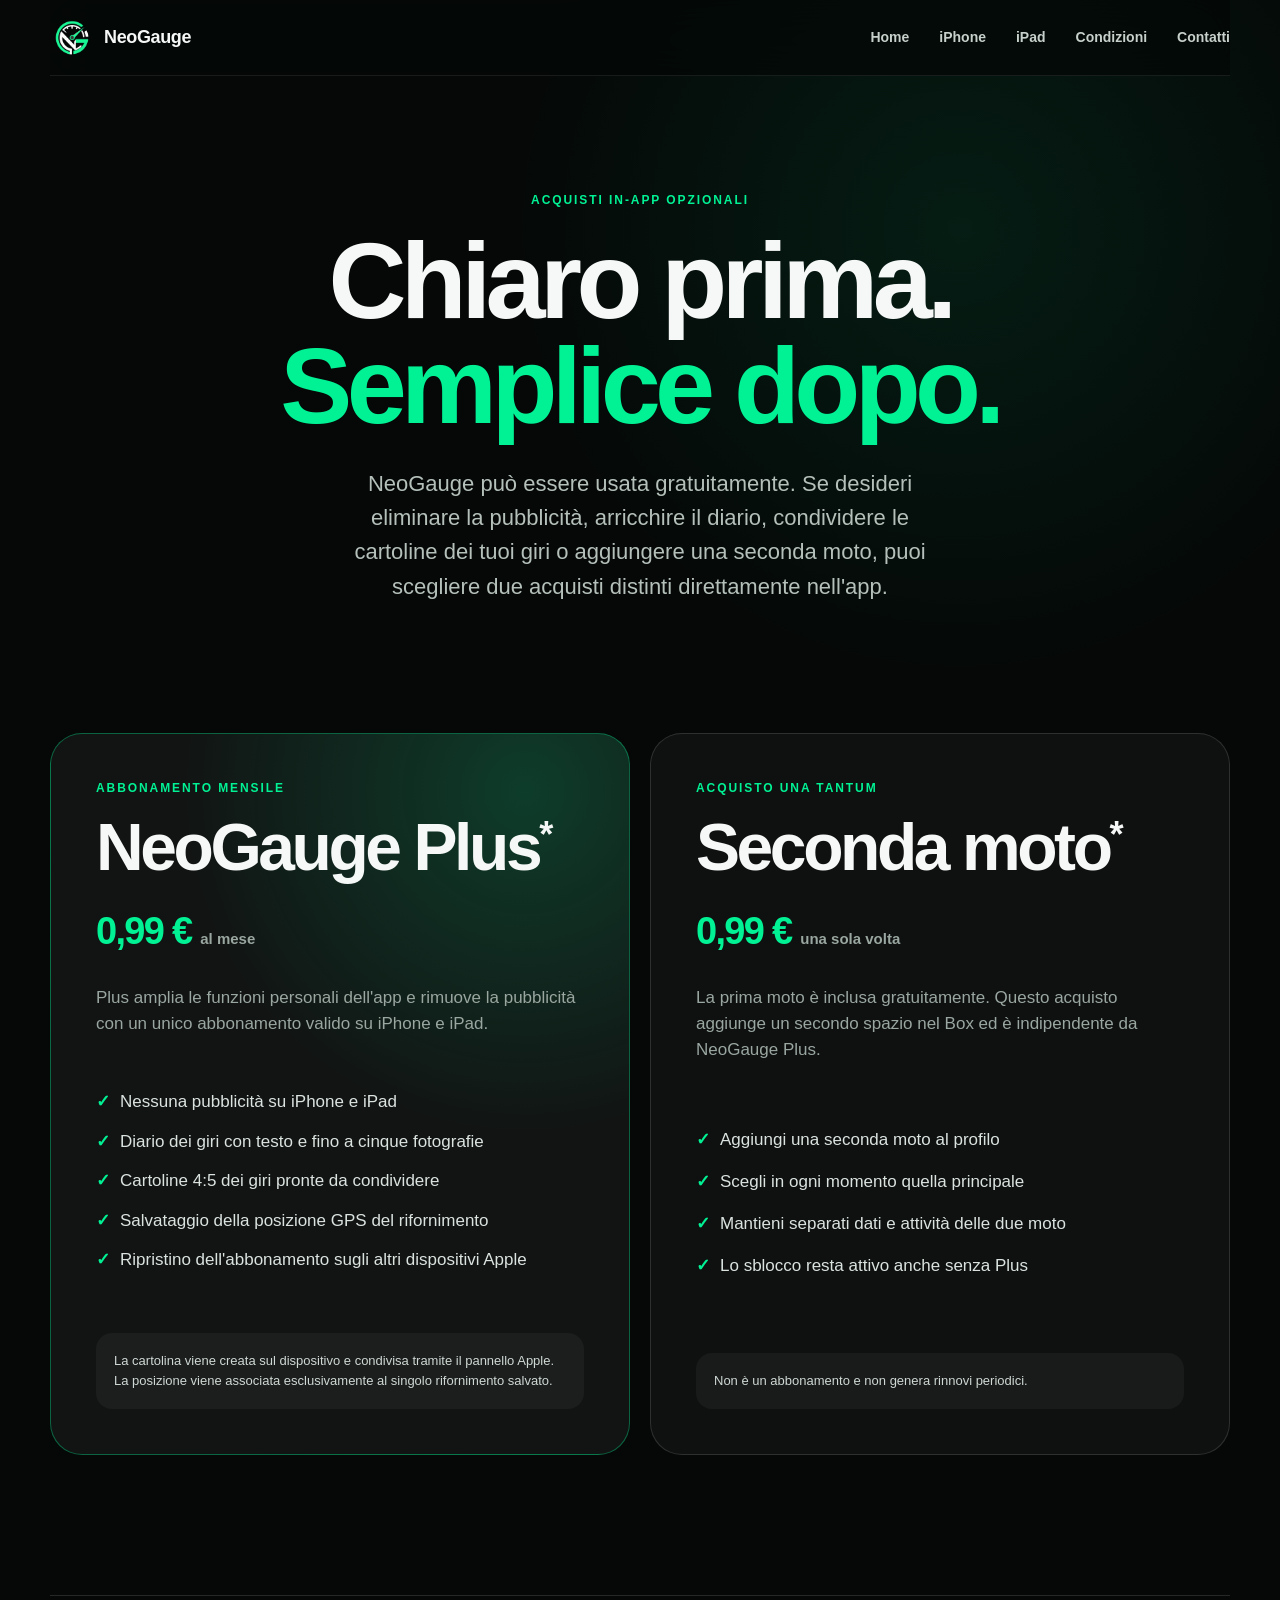
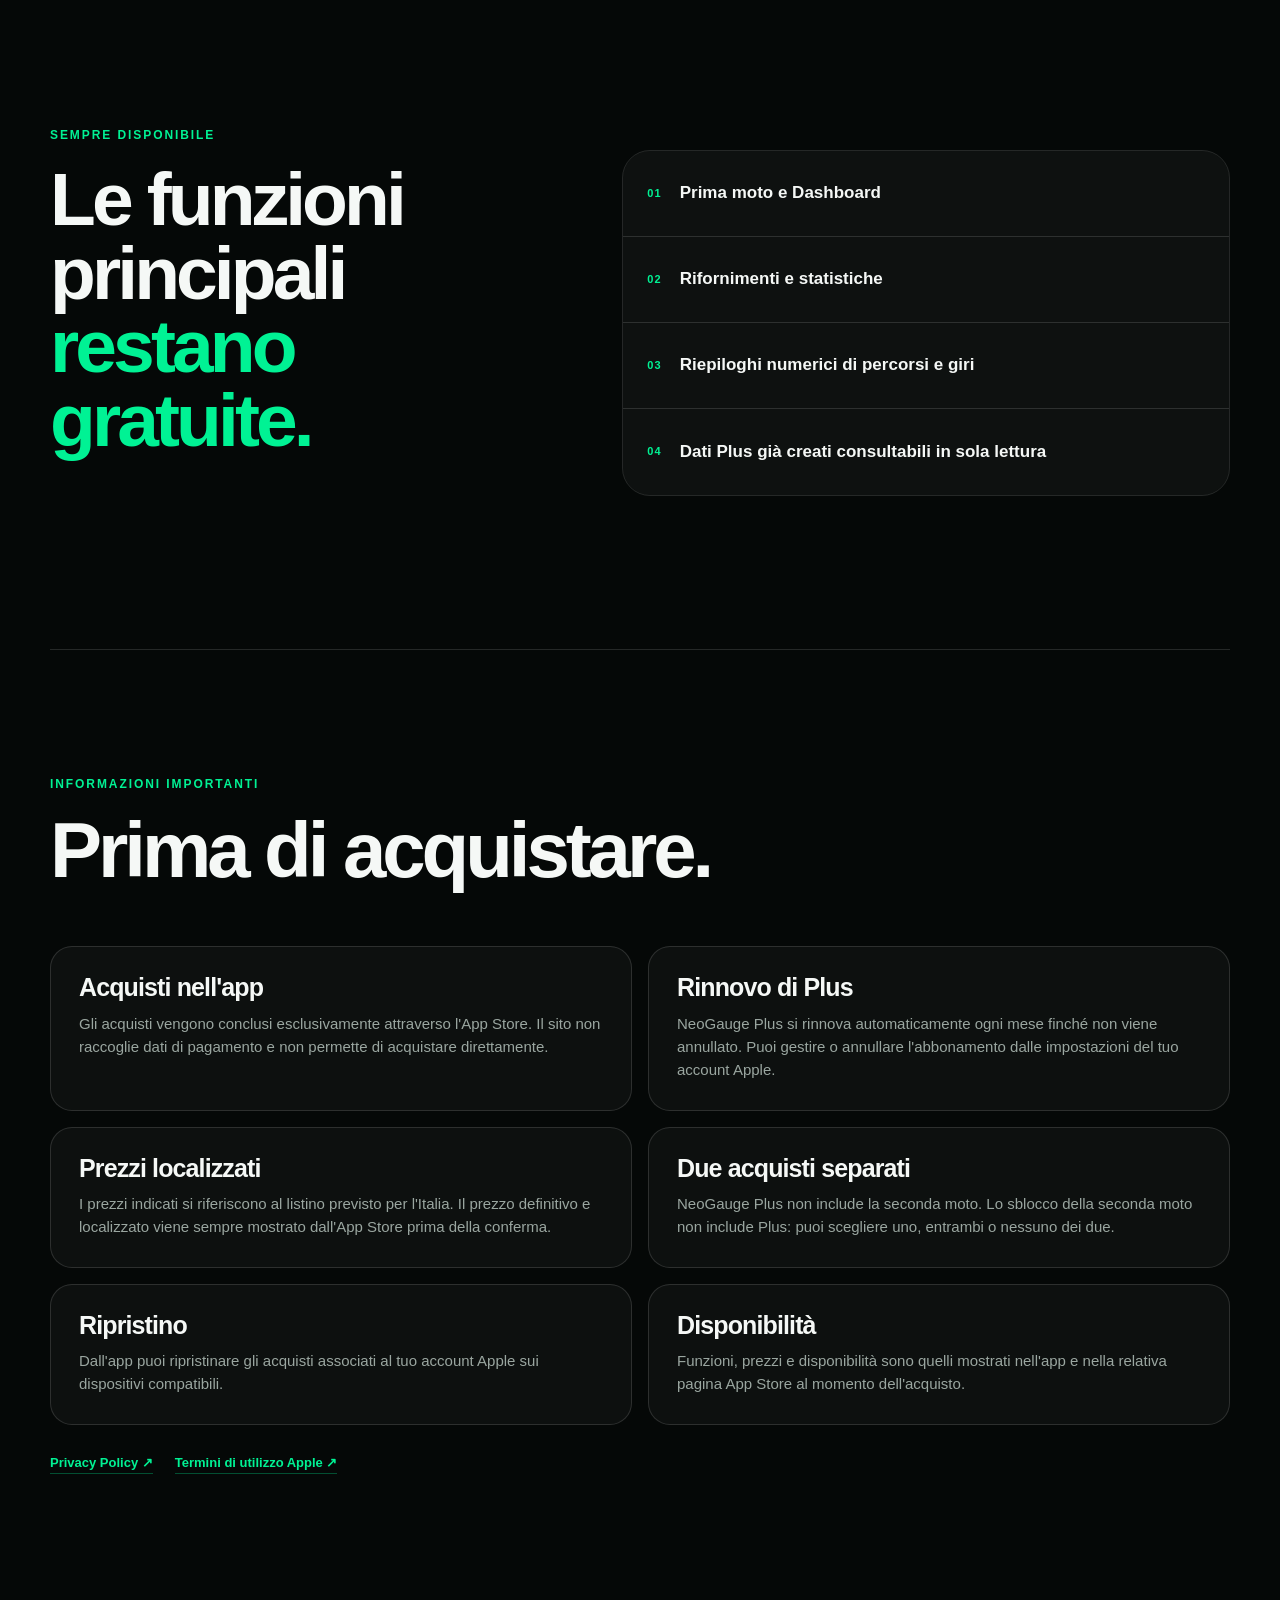
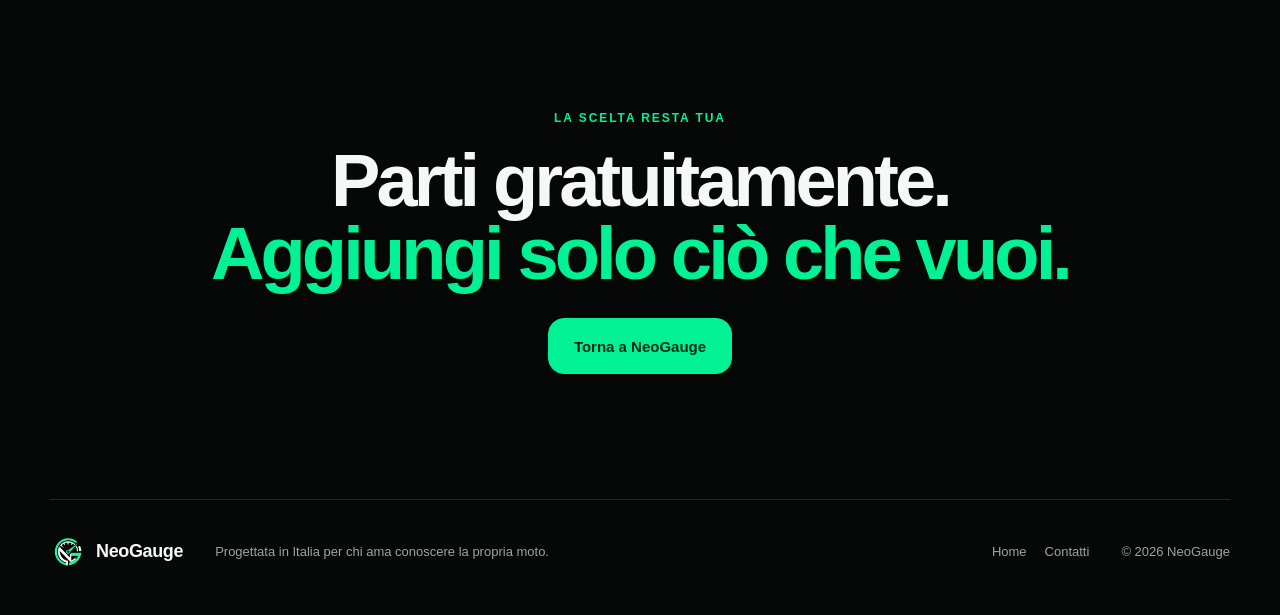
==== commit 57cc13b6: "Aggiorna NeoGauge Plus con le cartoline condivisibili" ====
--- a/acquisti.html
+++ b/acquisti.html
@@ -35,7 +35,7 @@
         <section class="purchase-page-hero section-shell">
             <p class="eyebrow">Acquisti in-app opzionali</p>
             <h1>Chiaro prima.<br><span>Semplice dopo.</span></h1>
-            <p class="hero-intro">NeoGauge può essere usata gratuitamente. Se desideri eliminare la pubblicità, arricchire il diario o aggiungere una seconda moto, puoi scegliere due acquisti distinti direttamente nell'app.</p>
+            <p class="hero-intro">NeoGauge può essere usata gratuitamente. Se desideri eliminare la pubblicità, arricchire il diario, condividere le cartoline dei tuoi giri o aggiungere una seconda moto, puoi scegliere due acquisti distinti direttamente nell'app.</p>
         </section>
 
         <section class="purchase-detail-grid section-shell" aria-label="Opzioni di acquisto NeoGauge">
@@ -49,10 +49,11 @@
                 <ul>
                     <li>Nessuna pubblicità su iPhone e iPad</li>
                     <li>Diario dei giri con testo e fino a cinque fotografie</li>
+                    <li>Cartoline 4:5 dei giri pronte da condividere</li>
                     <li>Salvataggio della posizione GPS del rifornimento</li>
                     <li>Ripristino dell'abbonamento sugli altri dispositivi Apple</li>
                 </ul>
-                <p class="purchase-clarification">La posizione viene associata esclusivamente al singolo rifornimento salvato.</p>
+                <p class="purchase-clarification">La cartolina viene creata sul dispositivo e condivisa tramite il pannello Apple. La posizione viene associata esclusivamente al singolo rifornimento salvato.</p>
             </article>
 
             <article class="purchase-detail">
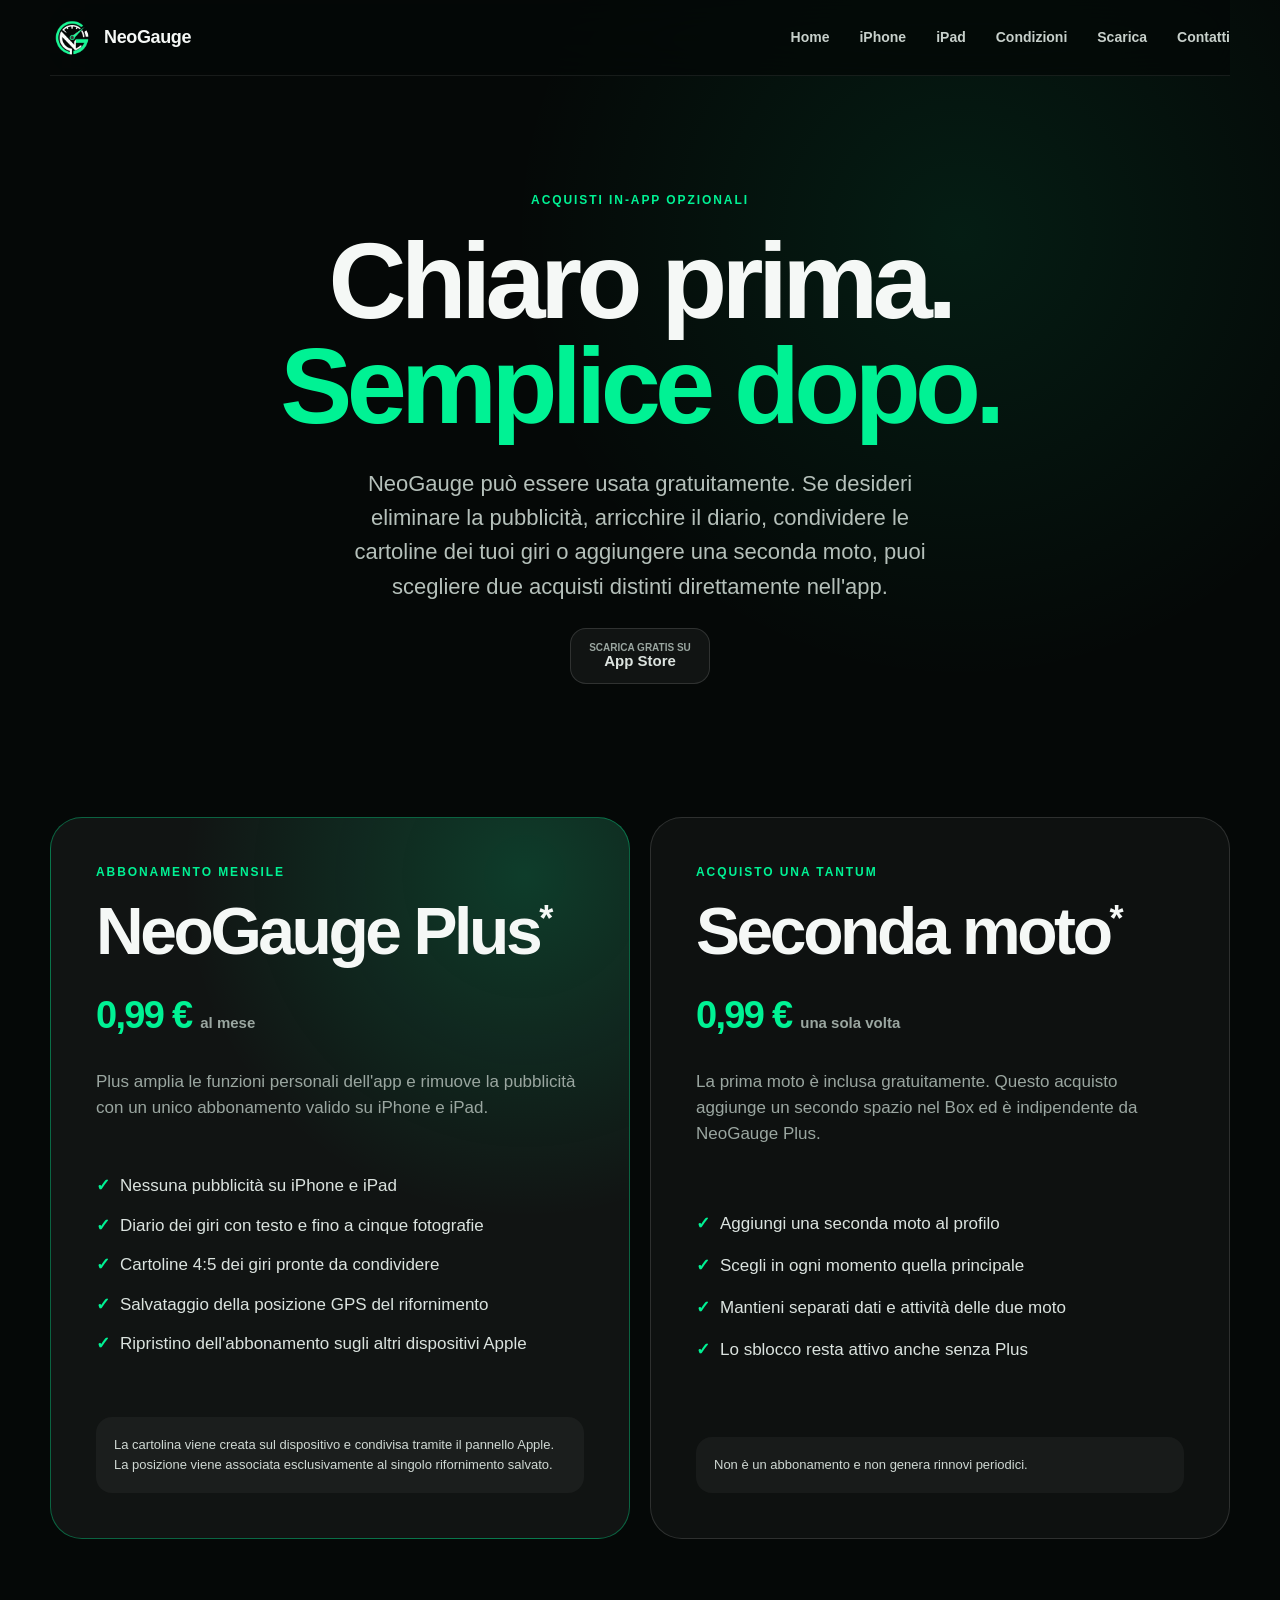
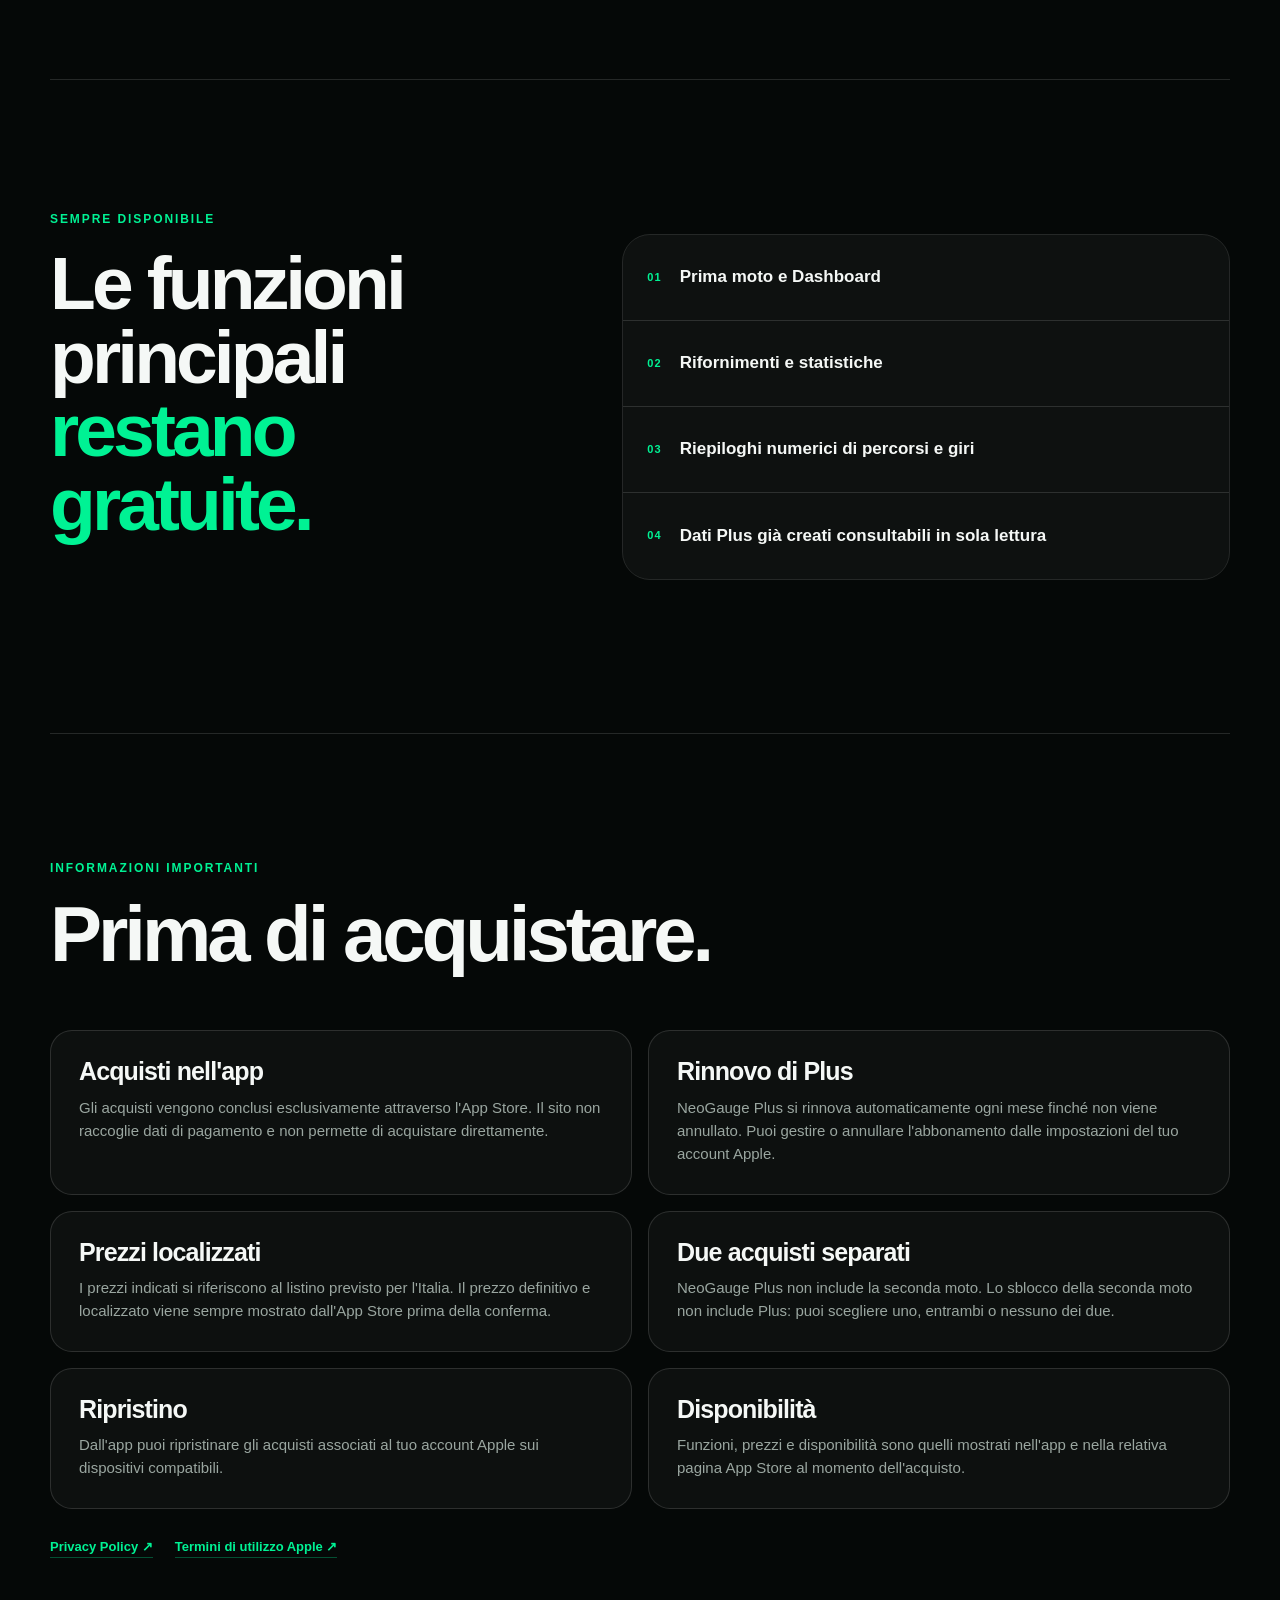
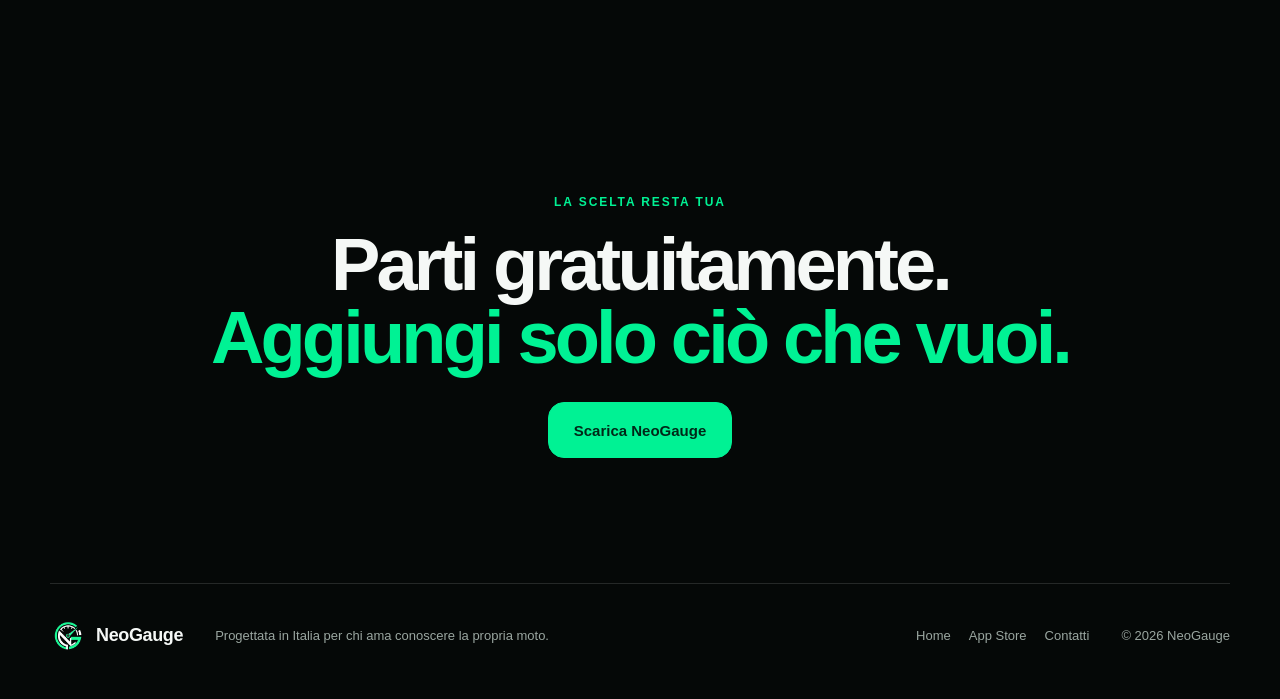
==== commit 53599310: "Collega il sito alla pagina App Store di NeoGauge" ====
--- a/acquisti.html
+++ b/acquisti.html
@@ -4,11 +4,13 @@
     <meta charset="utf-8">
     <meta name="viewport" content="width=device-width, initial-scale=1">
     <meta name="theme-color" content="#050807">
+    <meta name="apple-itunes-app" content="app-id=6789933831">
     <meta name="description" content="Informazioni trasparenti sugli acquisti in-app di NeoGauge: abbonamento NeoGauge Plus e sblocco una tantum della seconda moto.">
     <title>NeoGauge — Plus e acquisti in-app</title>
+    <link rel="canonical" href="https://djconny.github.io/NeoGauge-Site/acquisti.html">
     <link rel="icon" href="assets/app-icon.png?v=2">
     <link rel="apple-touch-icon" href="assets/app-icon.png?v=2">
-    <link rel="stylesheet" href="styles.css?v=5">
+    <link rel="stylesheet" href="styles.css?v=6">
     <script src="script.js" defer></script>
 </head>
 <body>
@@ -27,6 +29,7 @@
             <a href="iphone.html">iPhone</a>
             <a href="ipad.html">iPad</a>
             <a href="#condizioni">Condizioni</a>
+            <a href="https://apps.apple.com/it/app/neogauge/id6789933831" target="_blank" rel="noopener noreferrer">Scarica</a>
             <a href="index.html#contatti">Contatti</a>
         </nav>
     </header>
@@ -36,6 +39,7 @@
             <p class="eyebrow">Acquisti in-app opzionali</p>
             <h1>Chiaro prima.<br><span>Semplice dopo.</span></h1>
             <p class="hero-intro">NeoGauge può essere usata gratuitamente. Se desideri eliminare la pubblicità, arricchire il diario, condividere le cartoline dei tuoi giri o aggiungere una seconda moto, puoi scegliere due acquisti distinti direttamente nell'app.</p>
+            <div class="product-hero-actions"><a class="store-status" href="https://apps.apple.com/it/app/neogauge/id6789933831" target="_blank" rel="noopener noreferrer" aria-label="Scarica NeoGauge dall'App Store"><span><small>Scarica gratis su</small>App Store</span></a></div>
         </section>
 
         <section class="purchase-detail-grid section-shell" aria-label="Opzioni di acquisto NeoGauge">
@@ -105,14 +109,14 @@
         <section class="product-end section-shell">
             <p class="eyebrow">La scelta resta tua</p>
             <h2>Parti gratuitamente.<br><span>Aggiungi solo ciò che vuoi.</span></h2>
-            <a class="primary-button" href="index.html">Torna a NeoGauge</a>
+            <a class="primary-button" href="https://apps.apple.com/it/app/neogauge/id6789933831" target="_blank" rel="noopener noreferrer">Scarica NeoGauge</a>
         </section>
     </main>
 
     <footer class="site-footer section-shell">
         <div class="brand footer-brand"><img src="assets/neogauge-logo.png?v=2" alt="" width="36" height="36"><span>NeoGauge</span></div>
         <p>Progettata in Italia per chi ama conoscere la propria moto.</p>
-        <div class="footer-links"><a href="index.html">Home</a><a href="mailto:kawasaki.z650rs.italia@gmail.com">Contatti</a></div>
+        <div class="footer-links"><a href="index.html">Home</a><a href="https://apps.apple.com/it/app/neogauge/id6789933831" target="_blank" rel="noopener noreferrer">App Store</a><a href="mailto:kawasaki.z650rs.italia@gmail.com">Contatti</a></div>
         <p class="copyright">© <span id="current-year">2026</span> NeoGauge</p>
     </footer>
 </body>
--- a/styles.css
+++ b/styles.css
@@ -146,7 +146,10 @@
     background: rgba(255, 255, 255, 0.05);
     border: 1px solid var(--line);
     border-radius: 16px;
-}
+    text-decoration: none;
+    transition: transform 180ms ease, border-color 180ms ease, background 180ms ease;
+}
+.store-status:hover, .store-status:focus-visible { transform: translateY(-2px); color: #fff; background: rgba(255,255,255,.085); border-color: rgba(0,242,148,.5); }
 .store-status svg { width: 25px; height: 25px; fill: currentColor; }
 .store-status span { display: grid; font-size: 15px; font-weight: 720; line-height: 1.05; }
 .store-status small { color: var(--muted); font-size: 10px; font-weight: 650; text-transform: uppercase; }
@@ -383,6 +386,7 @@
 
 .product-main { overflow: hidden; }
 .product-hero { padding-block: 105px 85px; text-align: center; }
+.product-hero-actions { display: flex; justify-content: center; margin: -10px 0 38px; }
 .product-hero h1 { max-width: 1050px; margin-inline: auto; font-size: clamp(54px, 8vw, 104px); }
 .product-hero .hero-intro { margin-inline: auto; }
 .product-switch { display: inline-flex; gap: 8px; margin-bottom: 34px; padding: 6px; background: rgba(255,255,255,.05); border: 1px solid var(--line); border-radius: 99px; }
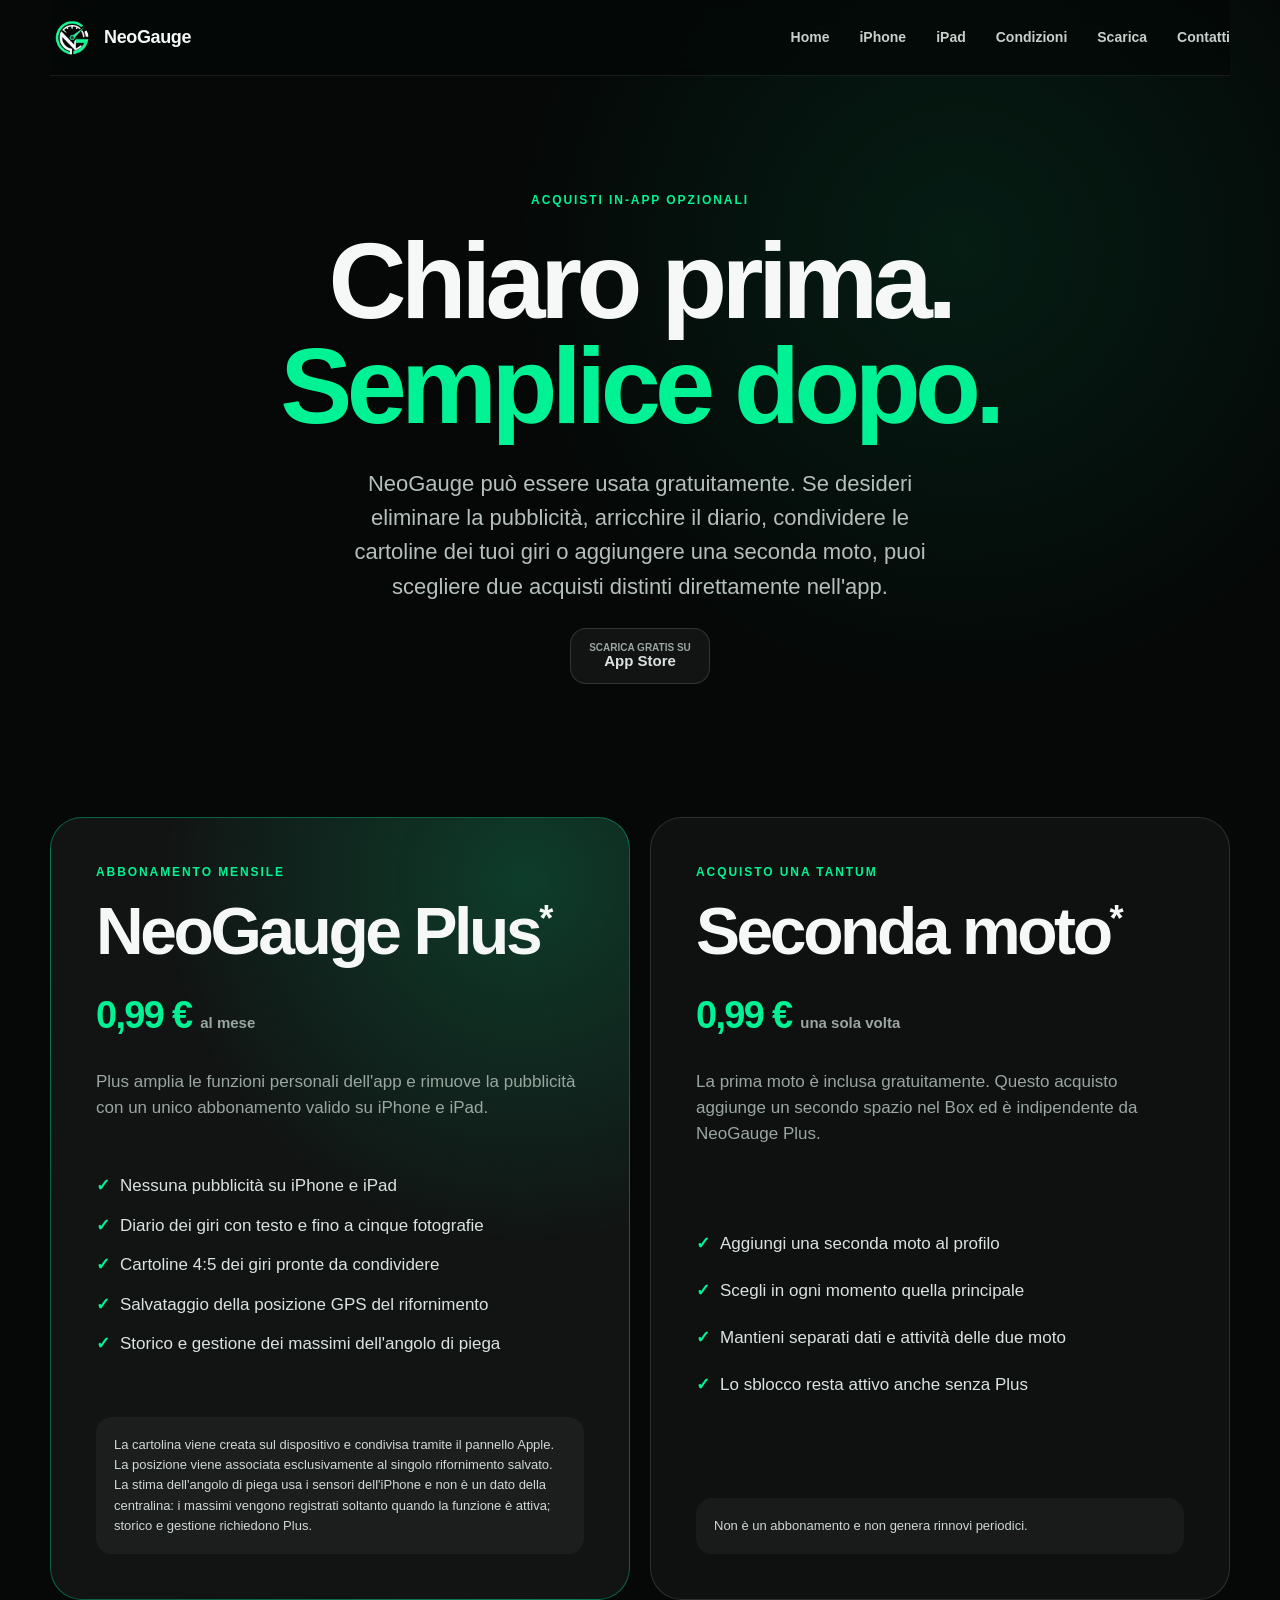
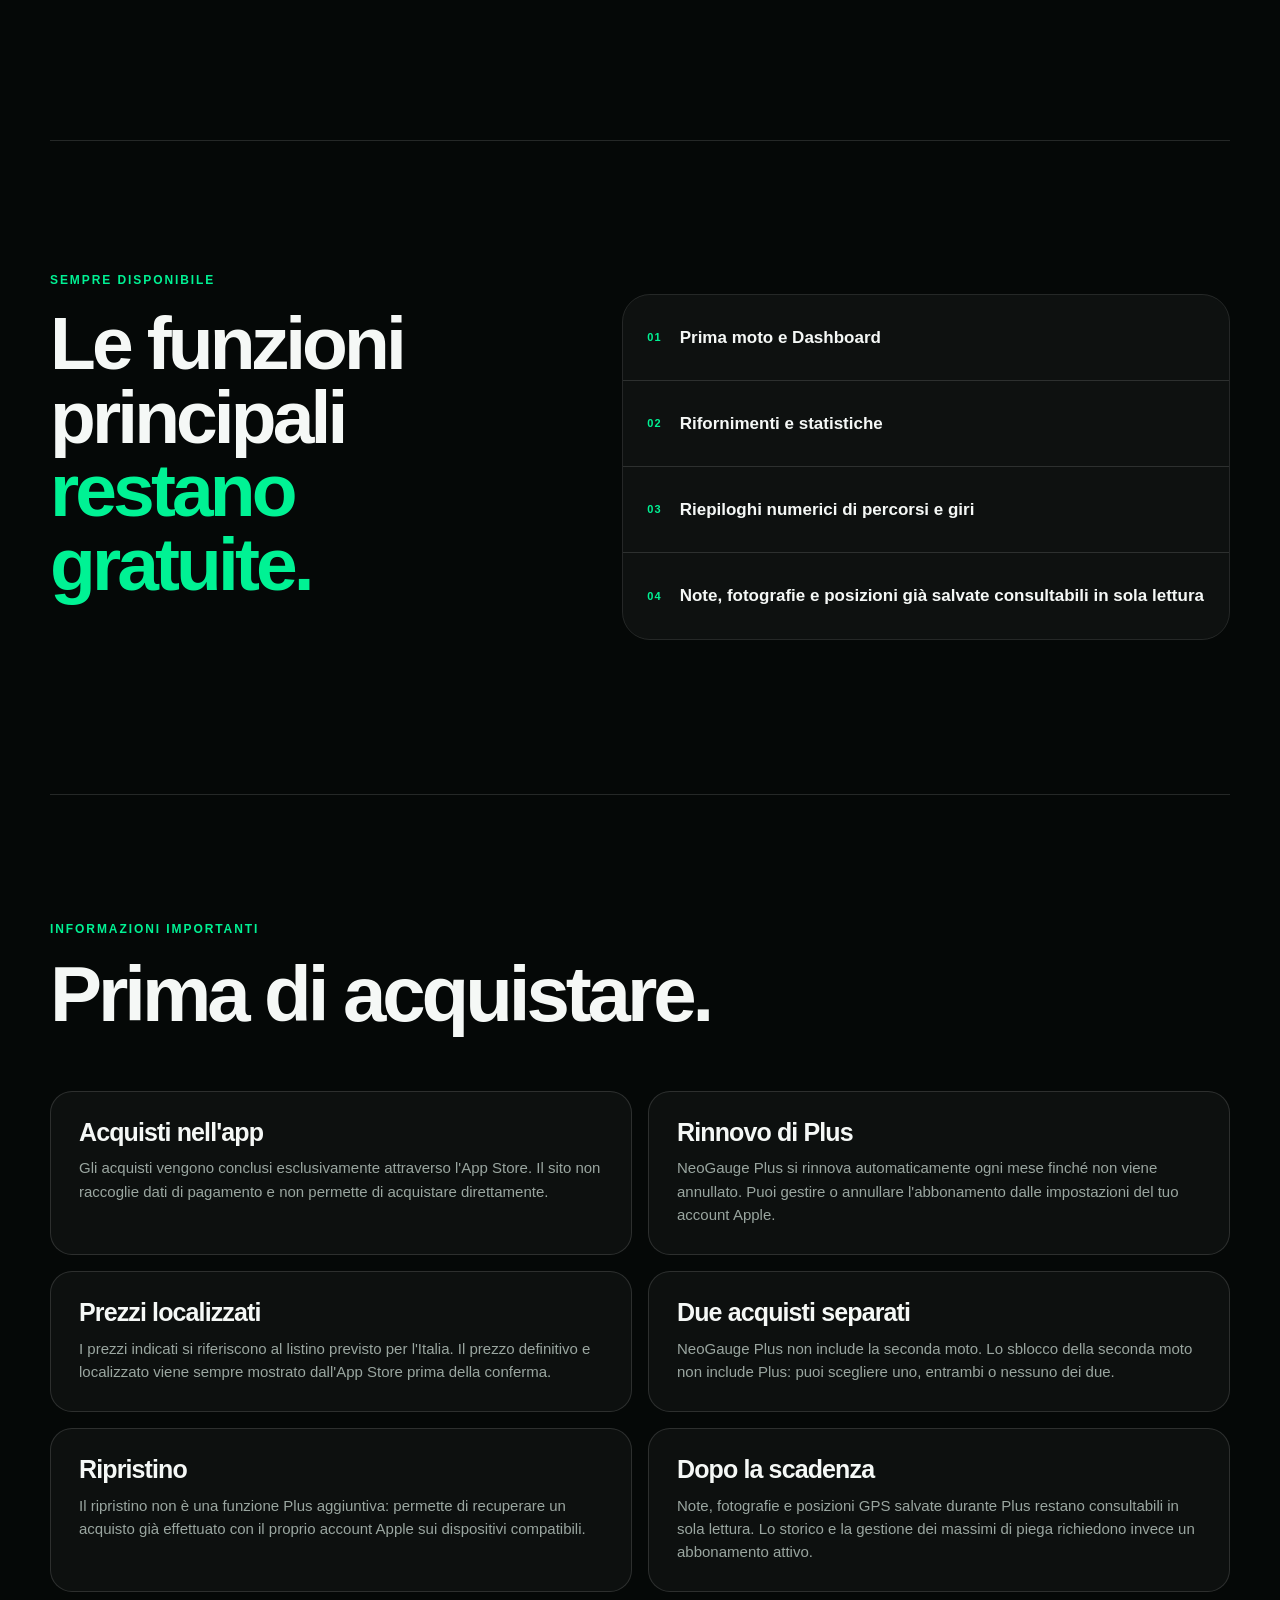
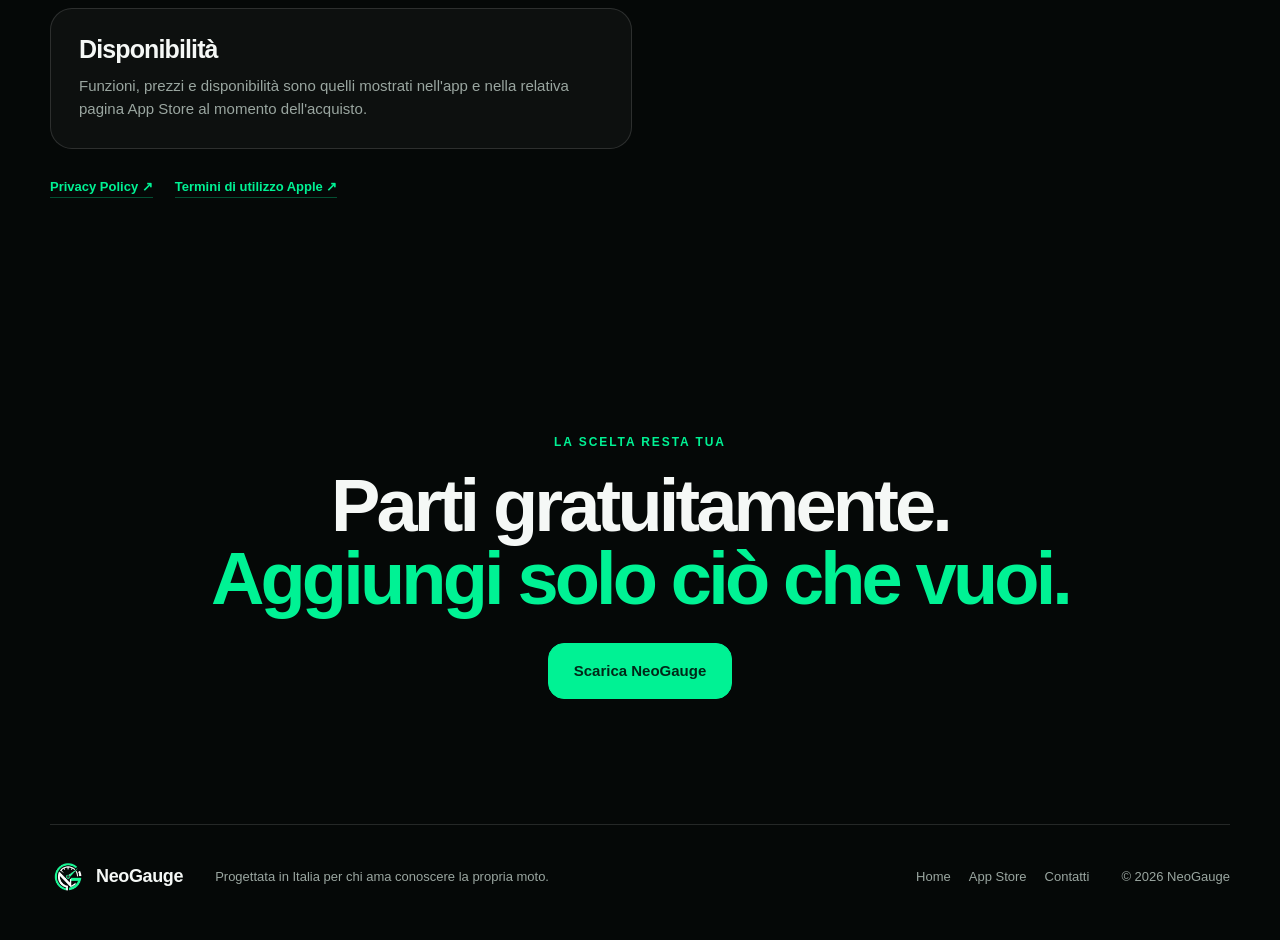
==== commit ba1760f0: "Allinea il sito al nuovo paywall NeoGauge Plus" ====
--- a/acquisti.html
+++ b/acquisti.html
@@ -55,9 +55,9 @@
                     <li>Diario dei giri con testo e fino a cinque fotografie</li>
                     <li>Cartoline 4:5 dei giri pronte da condividere</li>
                     <li>Salvataggio della posizione GPS del rifornimento</li>
-                    <li>Ripristino dell'abbonamento sugli altri dispositivi Apple</li>
+                    <li>Storico e gestione dei massimi dell'angolo di piega</li>
                 </ul>
-                <p class="purchase-clarification">La cartolina viene creata sul dispositivo e condivisa tramite il pannello Apple. La posizione viene associata esclusivamente al singolo rifornimento salvato.</p>
+                <p class="purchase-clarification">La cartolina viene creata sul dispositivo e condivisa tramite il pannello Apple. La posizione viene associata esclusivamente al singolo rifornimento salvato. La stima dell'angolo di piega usa i sensori dell'iPhone e non è un dato della centralina: i massimi vengono registrati soltanto quando la funzione è attiva; storico e gestione richiedono Plus.</p>
             </article>
 
             <article class="purchase-detail">
@@ -86,7 +86,7 @@
                 <p><span>01</span><strong>Prima moto e Dashboard</strong></p>
                 <p><span>02</span><strong>Rifornimenti e statistiche</strong></p>
                 <p><span>03</span><strong>Riepiloghi numerici di percorsi e giri</strong></p>
-                <p><span>04</span><strong>Dati Plus già creati consultabili in sola lettura</strong></p>
+                <p><span>04</span><strong>Note, fotografie e posizioni già salvate consultabili in sola lettura</strong></p>
             </div>
         </section>
 
@@ -100,7 +100,8 @@
                 <article><h3>Rinnovo di Plus</h3><p>NeoGauge Plus si rinnova automaticamente ogni mese finché non viene annullato. Puoi gestire o annullare l'abbonamento dalle impostazioni del tuo account Apple.</p></article>
                 <article><h3>Prezzi localizzati</h3><p>I prezzi indicati si riferiscono al listino previsto per l'Italia. Il prezzo definitivo e localizzato viene sempre mostrato dall'App Store prima della conferma.</p></article>
                 <article><h3>Due acquisti separati</h3><p>NeoGauge Plus non include la seconda moto. Lo sblocco della seconda moto non include Plus: puoi scegliere uno, entrambi o nessuno dei due.</p></article>
-                <article><h3>Ripristino</h3><p>Dall'app puoi ripristinare gli acquisti associati al tuo account Apple sui dispositivi compatibili.</p></article>
+                <article><h3>Ripristino</h3><p>Il ripristino non è una funzione Plus aggiuntiva: permette di recuperare un acquisto già effettuato con il proprio account Apple sui dispositivi compatibili.</p></article>
+                <article><h3>Dopo la scadenza</h3><p>Note, fotografie e posizioni GPS salvate durante Plus restano consultabili in sola lettura. Lo storico e la gestione dei massimi di piega richiedono invece un abbonamento attivo.</p></article>
                 <article><h3>Disponibilità</h3><p>Funzioni, prezzi e disponibilità sono quelli mostrati nell'app e nella relativa pagina App Store al momento dell'acquisto.</p></article>
             </div>
             <p class="legal-links"><a href="https://djconny.github.io/NeoGauge-Privacy/" target="_blank" rel="noopener noreferrer">Privacy Policy ↗</a><a href="https://www.apple.com/legal/internet-services/itunes/dev/stdeula/" target="_blank" rel="noopener noreferrer">Termini di utilizzo Apple ↗</a></p>
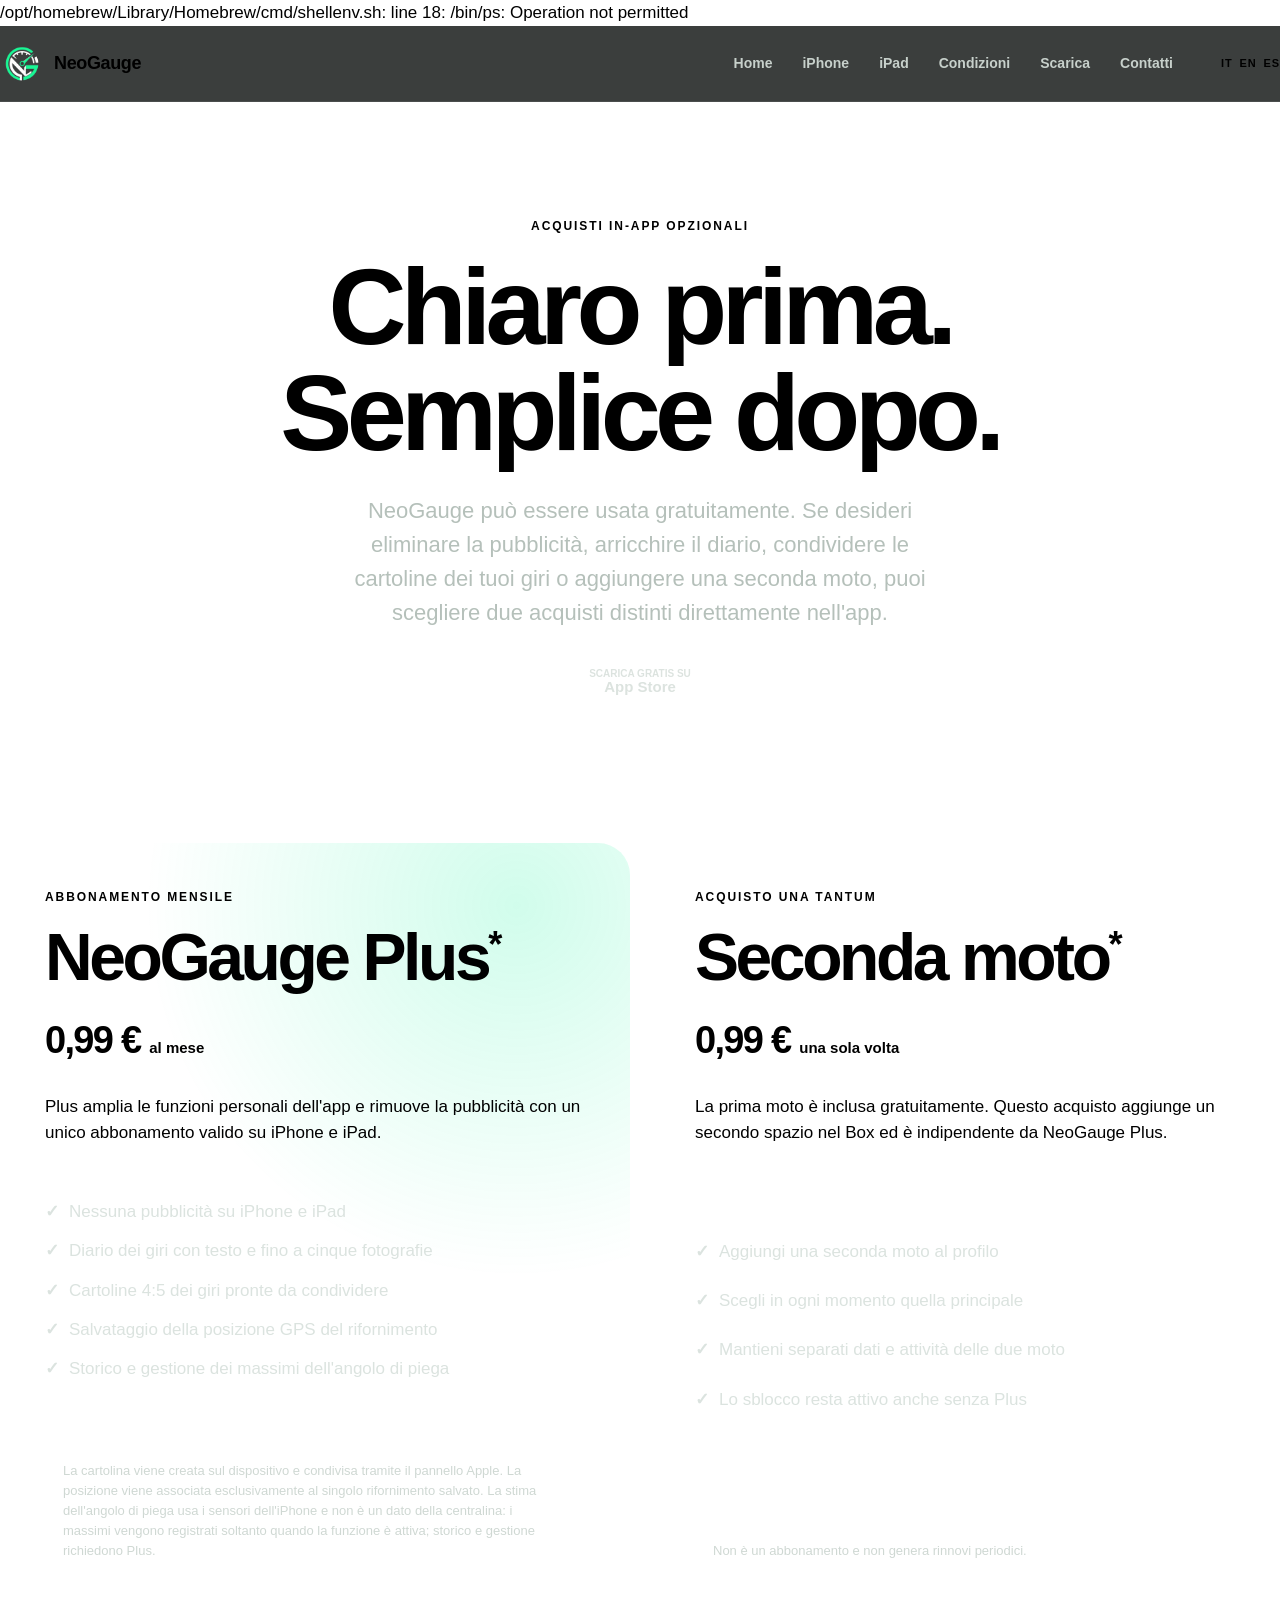
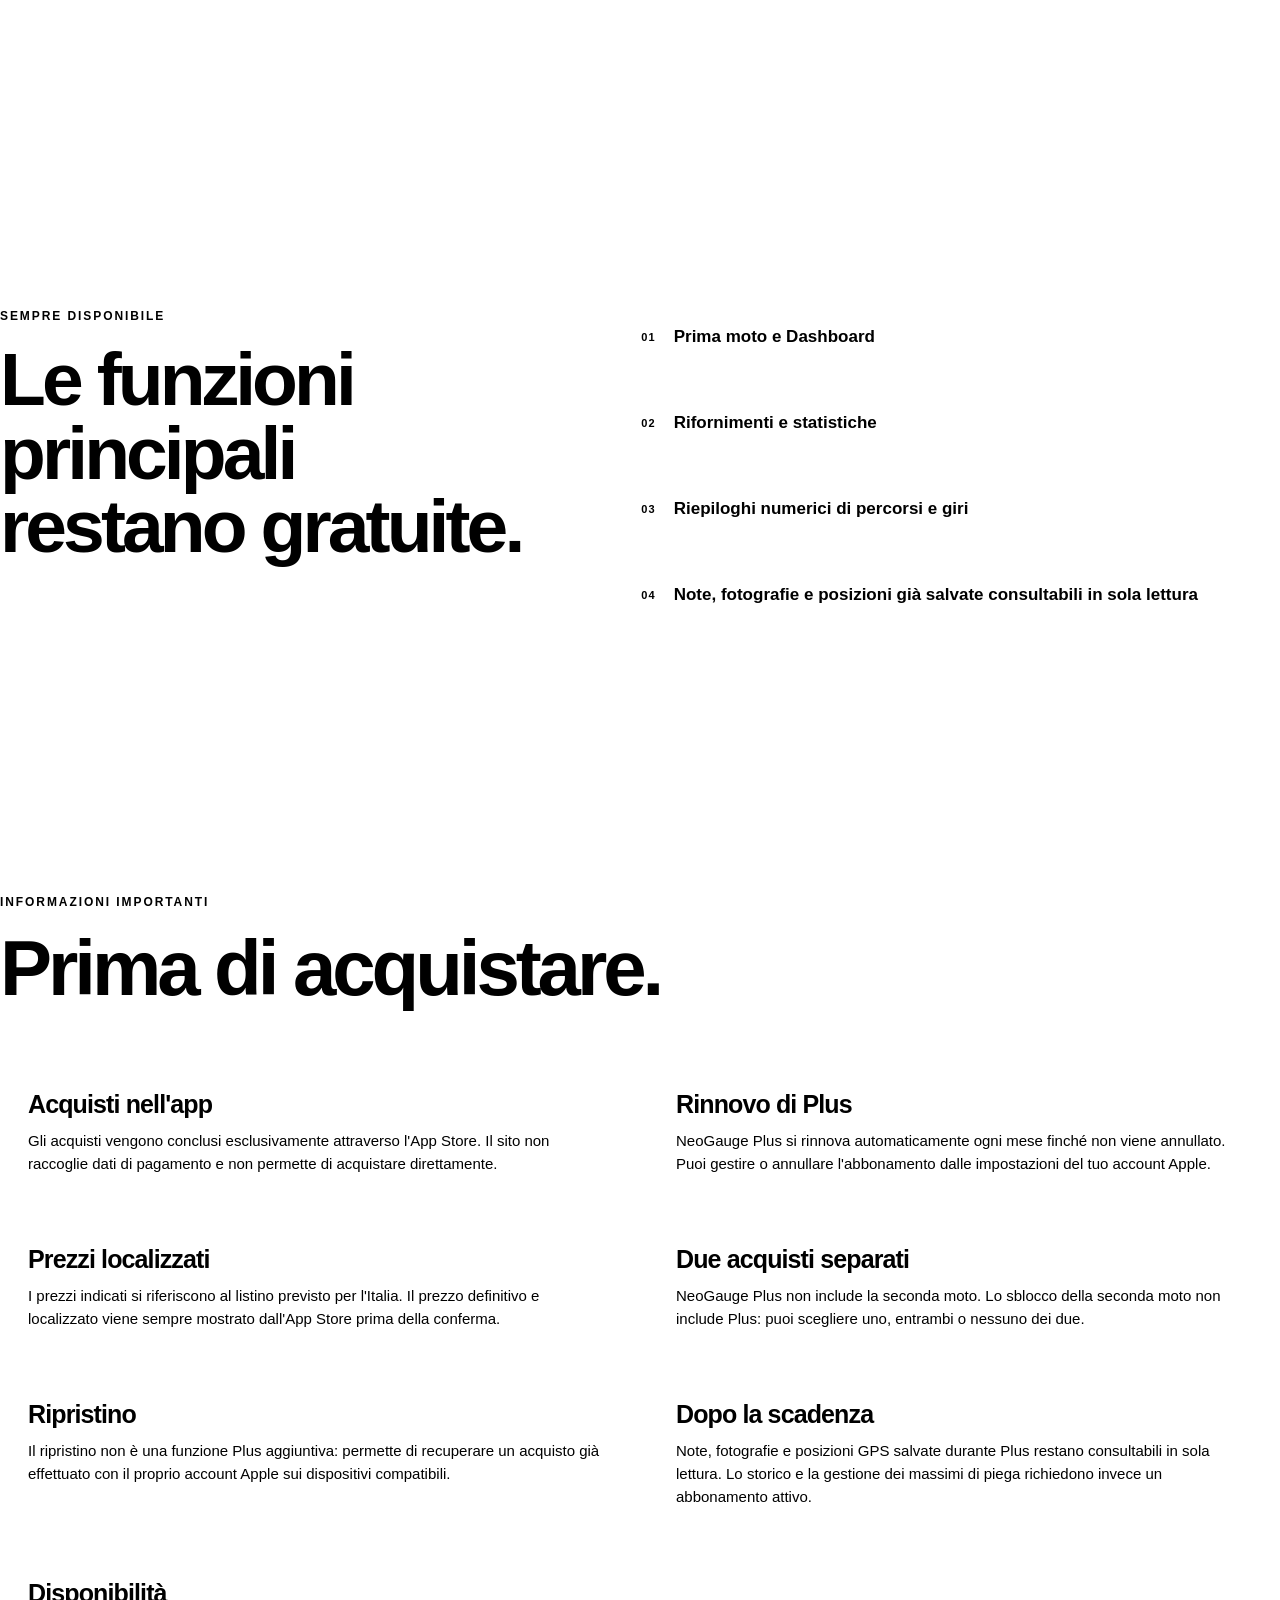
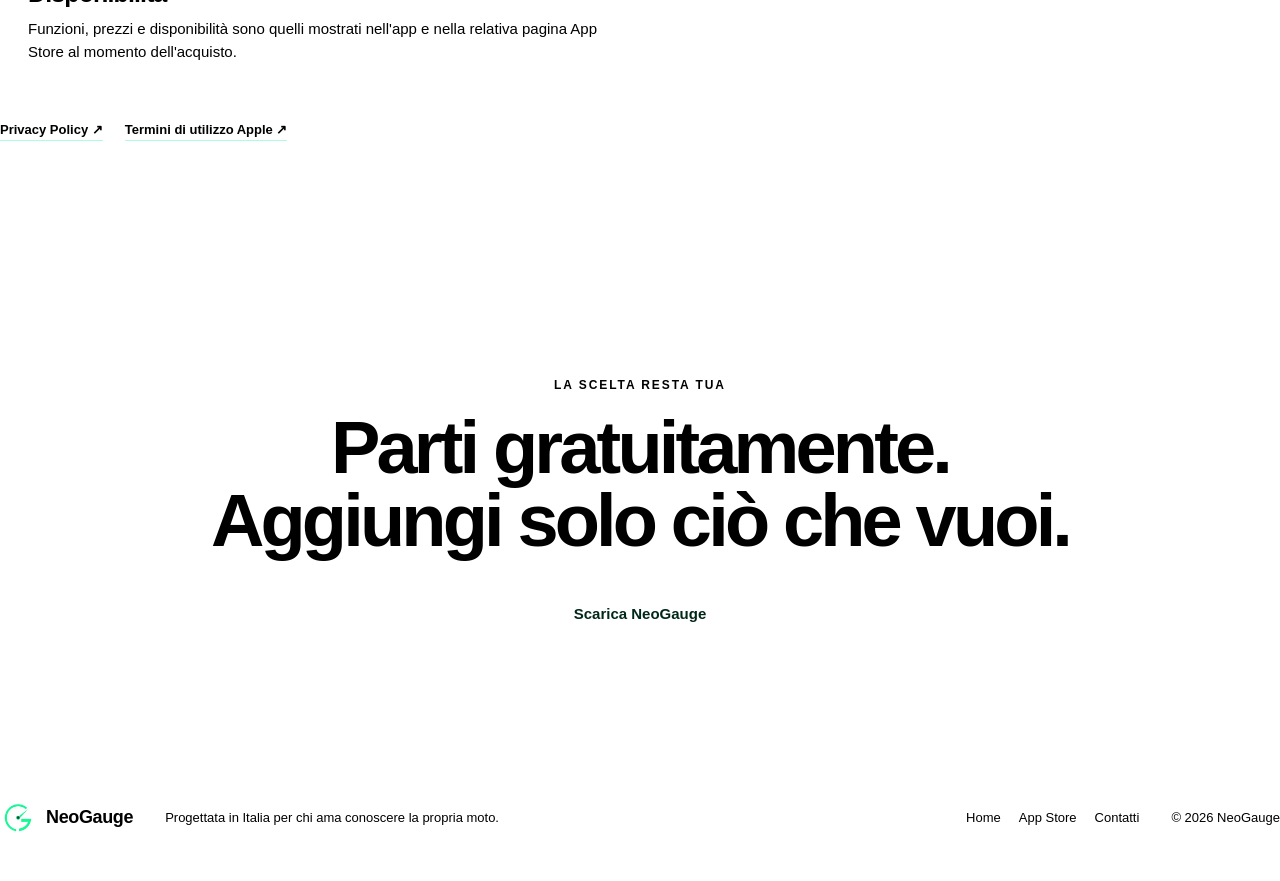
==== commit 525231f2: "Aggiunge versioni inglese e spagnola del sito" ====
--- a/acquisti.html
+++ b/acquisti.html
@@ -1,3 +1,4 @@
+/opt/homebrew/Library/Homebrew/cmd/shellenv.sh: line 18: /bin/ps: Operation not permitted
 <!doctype html>
 <html lang="it">
 <head>
@@ -10,7 +11,7 @@
     <link rel="canonical" href="https://djconny.github.io/NeoGauge-Site/acquisti.html">
     <link rel="icon" href="assets/app-icon.png?v=2">
     <link rel="apple-touch-icon" href="assets/app-icon.png?v=2">
-    <link rel="stylesheet" href="styles.css?v=6">
+    <link rel="stylesheet" href="styles.css?v=7">
     <script src="script.js" defer></script>
 </head>
 <body>
@@ -31,6 +32,7 @@
             <a href="#condizioni">Condizioni</a>
             <a href="https://apps.apple.com/it/app/neogauge/id6789933831" target="_blank" rel="noopener noreferrer">Scarica</a>
             <a href="index.html#contatti">Contatti</a>
+            <span class="language-switcher" aria-label="Lingua"><a class="is-active" href="index.html" aria-current="page">IT</a><a href="en.html">EN</a><a href="es.html">ES</a></span>
         </nav>
     </header>
 
--- a/styles.css
+++ b/styles.css
@@ -1,3 +1,4 @@
+/opt/homebrew/Library/Homebrew/cmd/shellenv.sh: line 18: /bin/ps: Operation not permitted
 :root {
     --bg: #050807;
     --bg-soft: #0a0f0d;
@@ -97,6 +98,9 @@
 }
 .main-navigation a:hover,
 .main-navigation a:focus-visible { color: var(--accent); }
+.language-switcher { display: inline-flex; align-items: center; gap: 7px; margin-left: 4px; padding-left: 14px; border-left: 1px solid var(--line); }
+.language-switcher a { color: var(--muted); font-size: 11px; font-weight: 800; letter-spacing: .08em; text-decoration: none; }
+.language-switcher a.is-active, .language-switcher a:hover, .language-switcher a:focus-visible { color: var(--accent); }
 .menu-button { display: none; }
 
 .hero {
@@ -563,6 +567,7 @@
     .main-navigation { position: absolute; top: 67px; right: 0; left: 0; display: none; align-items: stretch; padding: 15px; background: #0a0f0d; border: 1px solid var(--line); border-radius: 18px; box-shadow: 0 24px 70px #000; }
     .main-navigation.is-open { display: grid; }
     .main-navigation a { padding: 11px 8px; }
+    .language-switcher { justify-content: center; margin: 8px 0 0; padding: 13px 0 3px; border-top: 1px solid var(--line); border-left: 0; }
     .hero { min-height: auto; padding-block: 75px 50px; }
     h1 { font-size: clamp(48px, 13vw, 64px); }
     .hero-actions { align-items: stretch; flex-direction: column; }
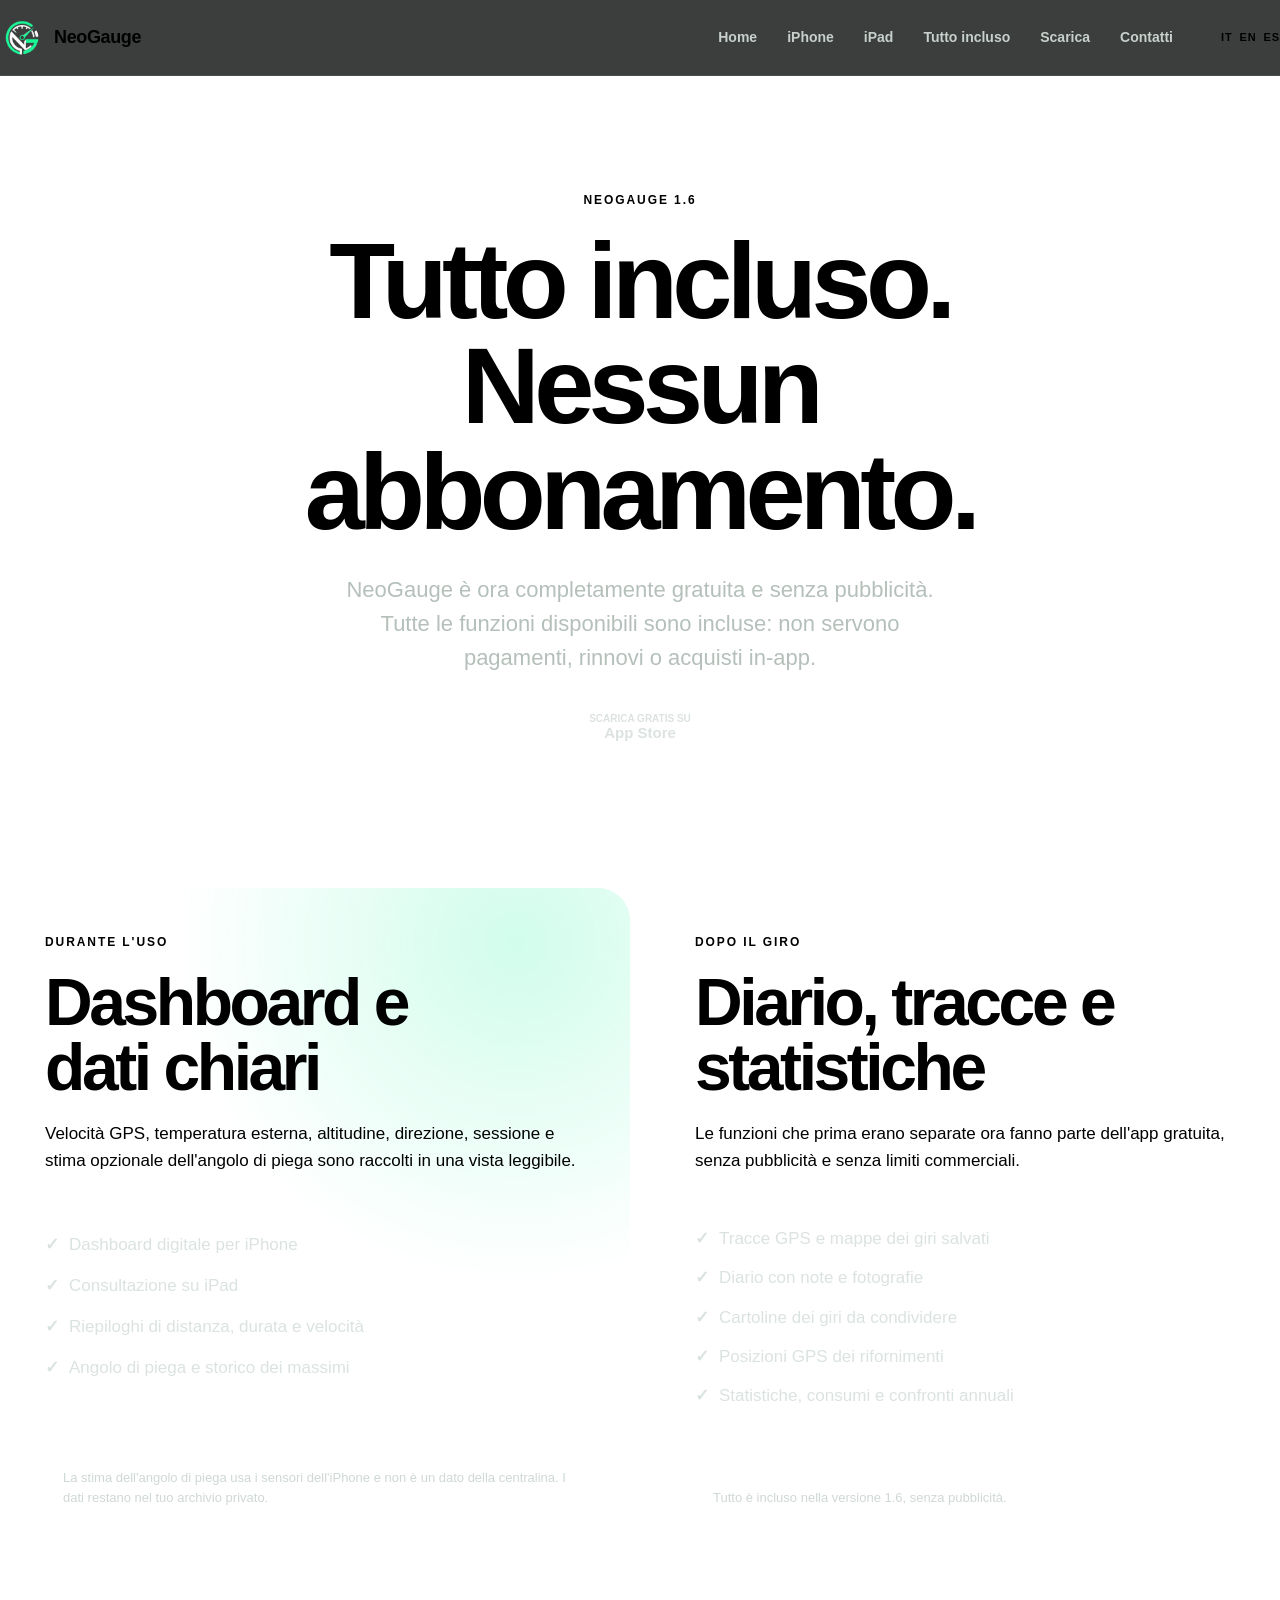
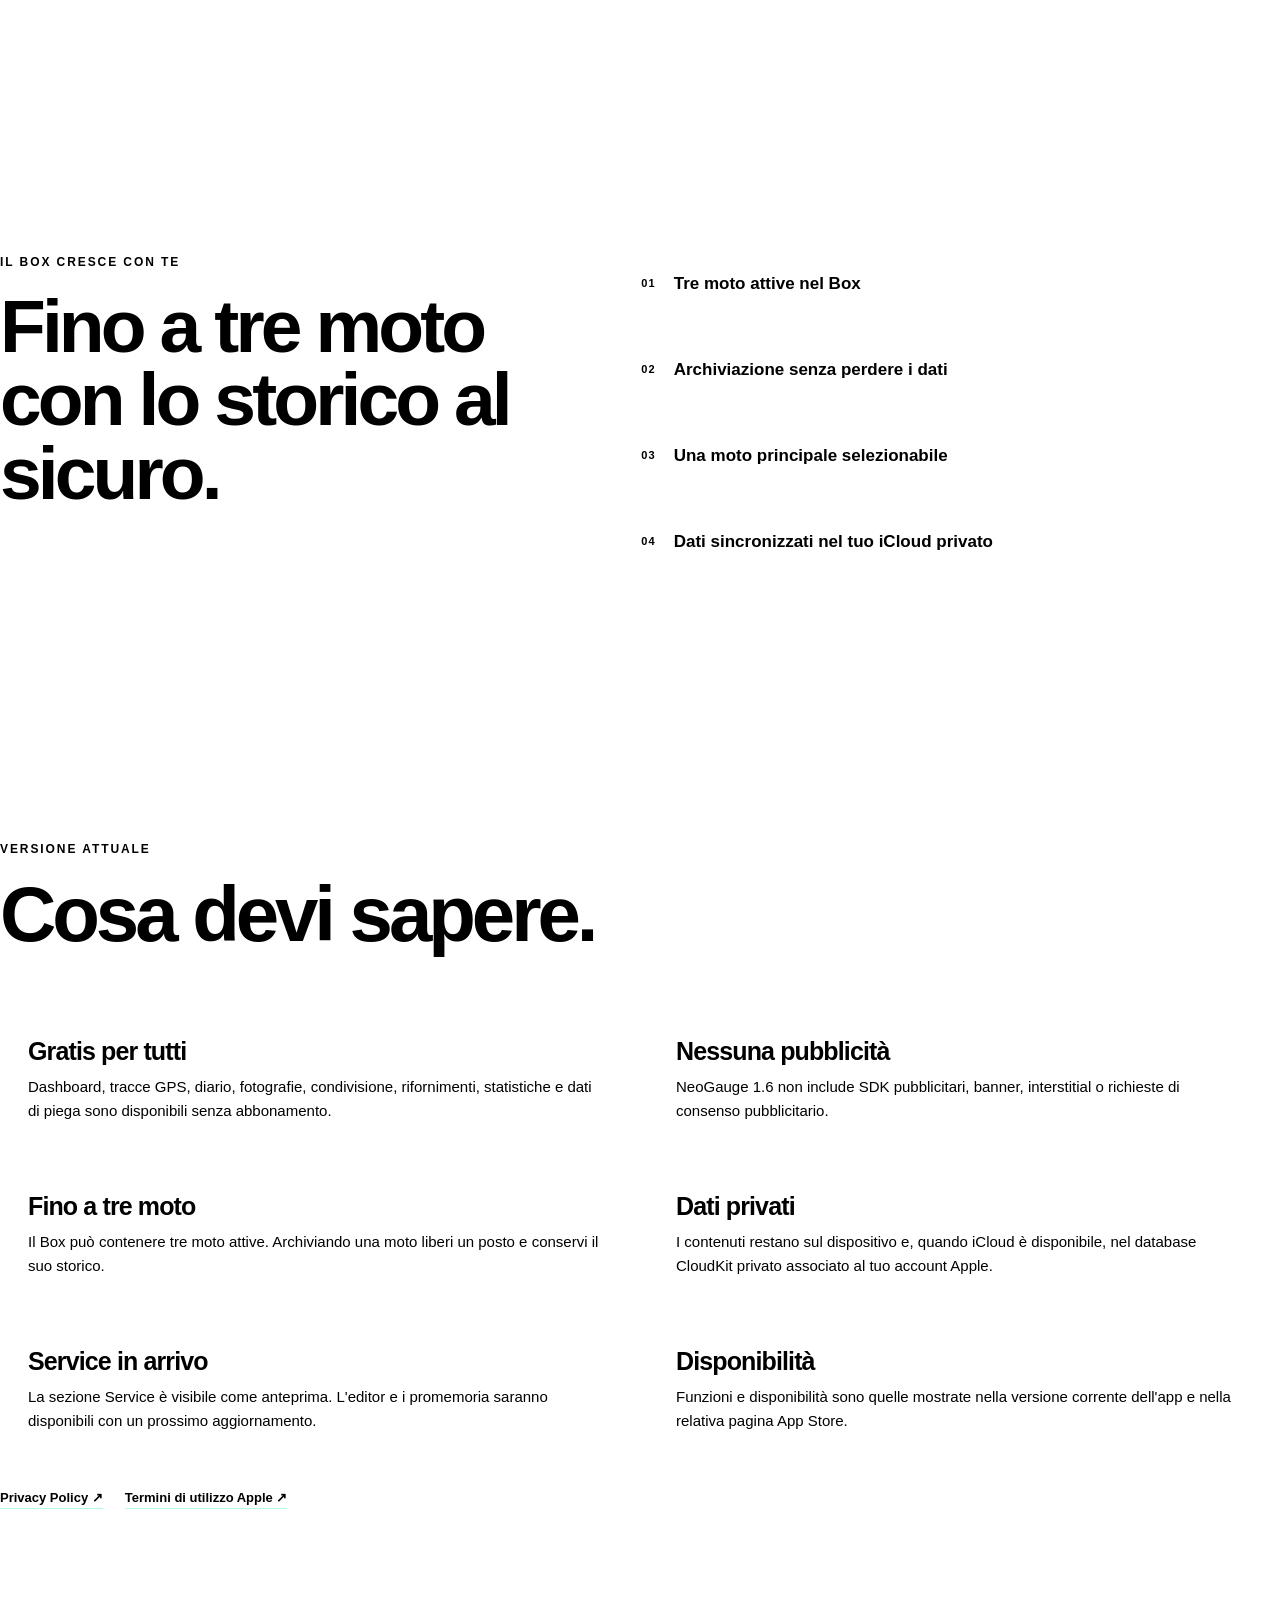
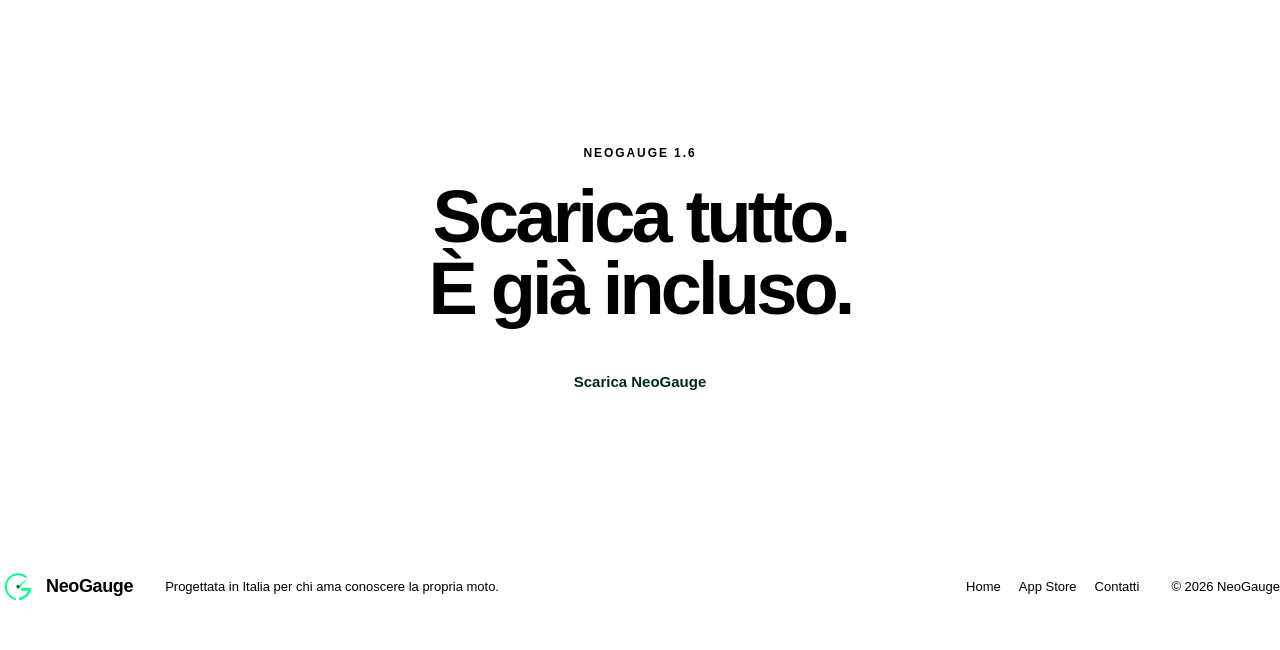
==== commit 32a95de1: "Allinea il sito alla versione 1.6 gratuita" ====
--- a/acquisti.html
+++ b/acquisti.html
@@ -1,4 +1,3 @@
-/opt/homebrew/Library/Homebrew/cmd/shellenv.sh: line 18: /bin/ps: Operation not permitted
 <!doctype html>
 <html lang="it">
 <head>
@@ -6,8 +5,8 @@
     <meta name="viewport" content="width=device-width, initial-scale=1">
     <meta name="theme-color" content="#050807">
     <meta name="apple-itunes-app" content="app-id=6789933831">
-    <meta name="description" content="Informazioni trasparenti sugli acquisti in-app di NeoGauge: abbonamento NeoGauge Plus e sblocco una tantum della seconda moto.">
-    <title>NeoGauge — Plus e acquisti in-app</title>
+    <meta name="description" content="NeoGauge 1.6 è completamente gratuita e senza pubblicità: Dashboard, tracce GPS, diario, statistiche e fino a tre moto incluse.">
+    <title>NeoGauge — Tutto incluso</title>
     <link rel="canonical" href="https://djconny.github.io/NeoGauge-Site/acquisti.html">
     <link rel="icon" href="assets/app-icon.png?v=2">
     <link rel="apple-touch-icon" href="assets/app-icon.png?v=2">
@@ -29,7 +28,7 @@
             <a href="index.html">Home</a>
             <a href="iphone.html">iPhone</a>
             <a href="ipad.html">iPad</a>
-            <a href="#condizioni">Condizioni</a>
+            <a href="#condizioni">Tutto incluso</a>
             <a href="https://apps.apple.com/it/app/neogauge/id6789933831" target="_blank" rel="noopener noreferrer">Scarica</a>
             <a href="index.html#contatti">Contatti</a>
             <span class="language-switcher" aria-label="Lingua"><a class="is-active" href="index.html" aria-current="page">IT</a><a href="en.html">EN</a><a href="es.html">ES</a></span>
@@ -38,80 +37,77 @@
 
     <main id="contenuto" class="purchase-page">
         <section class="purchase-page-hero section-shell">
-            <p class="eyebrow">Acquisti in-app opzionali</p>
-            <h1>Chiaro prima.<br><span>Semplice dopo.</span></h1>
-            <p class="hero-intro">NeoGauge può essere usata gratuitamente. Se desideri eliminare la pubblicità, arricchire il diario, condividere le cartoline dei tuoi giri o aggiungere una seconda moto, puoi scegliere due acquisti distinti direttamente nell'app.</p>
+            <p class="eyebrow">NeoGauge 1.6</p>
+            <h1>Tutto incluso.<br><span>Nessun abbonamento.</span></h1>
+            <p class="hero-intro">NeoGauge è ora completamente gratuita e senza pubblicità. Tutte le funzioni disponibili sono incluse: non servono pagamenti, rinnovi o acquisti in-app.</p>
             <div class="product-hero-actions"><a class="store-status" href="https://apps.apple.com/it/app/neogauge/id6789933831" target="_blank" rel="noopener noreferrer" aria-label="Scarica NeoGauge dall'App Store"><span><small>Scarica gratis su</small>App Store</span></a></div>
         </section>
 
-        <section class="purchase-detail-grid section-shell" aria-label="Opzioni di acquisto NeoGauge">
+        <section class="purchase-detail-grid section-shell" aria-label="Funzioni incluse in NeoGauge 1.6">
             <article class="purchase-detail purchase-detail-plus">
                 <div>
-                    <p class="eyebrow">Abbonamento mensile</p>
-                    <h2>NeoGauge Plus<sup>*</sup></h2>
-                    <p class="purchase-detail-price">0,99 € <small>al mese</small></p>
-                    <p>Plus amplia le funzioni personali dell'app e rimuove la pubblicità con un unico abbonamento valido su iPhone e iPad.</p>
+                    <p class="eyebrow">Durante l'uso</p>
+                    <h2>Dashboard e dati chiari</h2>
+                    <p>Velocità GPS, temperatura esterna, altitudine, direzione, sessione e stima opzionale dell'angolo di piega sono raccolti in una vista leggibile.</p>
                 </div>
                 <ul>
-                    <li>Nessuna pubblicità su iPhone e iPad</li>
-                    <li>Diario dei giri con testo e fino a cinque fotografie</li>
-                    <li>Cartoline 4:5 dei giri pronte da condividere</li>
-                    <li>Salvataggio della posizione GPS del rifornimento</li>
-                    <li>Storico e gestione dei massimi dell'angolo di piega</li>
+                    <li>Dashboard digitale per iPhone</li>
+                    <li>Consultazione su iPad</li>
+                    <li>Riepiloghi di distanza, durata e velocità</li>
+                    <li>Angolo di piega e storico dei massimi</li>
                 </ul>
-                <p class="purchase-clarification">La cartolina viene creata sul dispositivo e condivisa tramite il pannello Apple. La posizione viene associata esclusivamente al singolo rifornimento salvato. La stima dell'angolo di piega usa i sensori dell'iPhone e non è un dato della centralina: i massimi vengono registrati soltanto quando la funzione è attiva; storico e gestione richiedono Plus.</p>
+                <p class="purchase-clarification">La stima dell'angolo di piega usa i sensori dell'iPhone e non è un dato della centralina. I dati restano nel tuo archivio privato.</p>
             </article>
 
             <article class="purchase-detail">
                 <div>
-                    <p class="eyebrow">Acquisto una tantum</p>
-                    <h2>Seconda moto<sup>*</sup></h2>
-                    <p class="purchase-detail-price">0,99 € <small>una sola volta</small></p>
-                    <p>La prima moto è inclusa gratuitamente. Questo acquisto aggiunge un secondo spazio nel Box ed è indipendente da NeoGauge Plus.</p>
+                    <p class="eyebrow">Dopo il giro</p>
+                    <h2>Diario, tracce e statistiche</h2>
+                    <p>Le funzioni che prima erano separate ora fanno parte dell'app gratuita, senza pubblicità e senza limiti commerciali.</p>
                 </div>
                 <ul>
-                    <li>Aggiungi una seconda moto al profilo</li>
-                    <li>Scegli in ogni momento quella principale</li>
-                    <li>Mantieni separati dati e attività delle due moto</li>
-                    <li>Lo sblocco resta attivo anche senza Plus</li>
+                    <li>Tracce GPS e mappe dei giri salvati</li>
+                    <li>Diario con note e fotografie</li>
+                    <li>Cartoline dei giri da condividere</li>
+                    <li>Posizioni GPS dei rifornimenti</li>
+                    <li>Statistiche, consumi e confronti annuali</li>
                 </ul>
-                <p class="purchase-clarification">Non è un abbonamento e non genera rinnovi periodici.</p>
+                <p class="purchase-clarification">Tutto è incluso nella versione 1.6, senza pubblicità.</p>
             </article>
         </section>
 
         <section class="free-included section-shell" aria-labelledby="free-title">
             <div>
-                <p class="eyebrow">Sempre disponibile</p>
-                <h2 id="free-title">Le funzioni principali<br><span>restano gratuite.</span></h2>
+                <p class="eyebrow">Il Box cresce con te</p>
+                <h2 id="free-title">Fino a tre moto<br><span>con lo storico al sicuro.</span></h2>
             </div>
             <div class="free-included-list">
-                <p><span>01</span><strong>Prima moto e Dashboard</strong></p>
-                <p><span>02</span><strong>Rifornimenti e statistiche</strong></p>
-                <p><span>03</span><strong>Riepiloghi numerici di percorsi e giri</strong></p>
-                <p><span>04</span><strong>Note, fotografie e posizioni già salvate consultabili in sola lettura</strong></p>
+                <p><span>01</span><strong>Tre moto attive nel Box</strong></p>
+                <p><span>02</span><strong>Archiviazione senza perdere i dati</strong></p>
+                <p><span>03</span><strong>Una moto principale selezionabile</strong></p>
+                <p><span>04</span><strong>Dati sincronizzati nel tuo iCloud privato</strong></p>
             </div>
         </section>
 
         <section id="condizioni" class="purchase-terms section-shell" aria-labelledby="terms-title">
             <div class="section-heading">
-                <p class="eyebrow">Informazioni importanti</p>
-                <h2 id="terms-title">Prima di acquistare.</h2>
+                <p class="eyebrow">Versione attuale</p>
+                <h2 id="terms-title">Cosa devi sapere.</h2>
             </div>
             <div class="terms-grid">
-                <article><h3>Acquisti nell'app</h3><p>Gli acquisti vengono conclusi esclusivamente attraverso l'App Store. Il sito non raccoglie dati di pagamento e non permette di acquistare direttamente.</p></article>
-                <article><h3>Rinnovo di Plus</h3><p>NeoGauge Plus si rinnova automaticamente ogni mese finché non viene annullato. Puoi gestire o annullare l'abbonamento dalle impostazioni del tuo account Apple.</p></article>
-                <article><h3>Prezzi localizzati</h3><p>I prezzi indicati si riferiscono al listino previsto per l'Italia. Il prezzo definitivo e localizzato viene sempre mostrato dall'App Store prima della conferma.</p></article>
-                <article><h3>Due acquisti separati</h3><p>NeoGauge Plus non include la seconda moto. Lo sblocco della seconda moto non include Plus: puoi scegliere uno, entrambi o nessuno dei due.</p></article>
-                <article><h3>Ripristino</h3><p>Il ripristino non è una funzione Plus aggiuntiva: permette di recuperare un acquisto già effettuato con il proprio account Apple sui dispositivi compatibili.</p></article>
-                <article><h3>Dopo la scadenza</h3><p>Note, fotografie e posizioni GPS salvate durante Plus restano consultabili in sola lettura. Lo storico e la gestione dei massimi di piega richiedono invece un abbonamento attivo.</p></article>
-                <article><h3>Disponibilità</h3><p>Funzioni, prezzi e disponibilità sono quelli mostrati nell'app e nella relativa pagina App Store al momento dell'acquisto.</p></article>
+                <article><h3>Gratis per tutti</h3><p>Dashboard, tracce GPS, diario, fotografie, condivisione, rifornimenti, statistiche e dati di piega sono disponibili senza abbonamento.</p></article>
+                <article><h3>Nessuna pubblicità</h3><p>NeoGauge 1.6 non include SDK pubblicitari, banner, interstitial o richieste di consenso pubblicitario.</p></article>
+                <article><h3>Fino a tre moto</h3><p>Il Box può contenere tre moto attive. Archiviando una moto liberi un posto e conservi il suo storico.</p></article>
+                <article><h3>Dati privati</h3><p>I contenuti restano sul dispositivo e, quando iCloud è disponibile, nel database CloudKit privato associato al tuo account Apple.</p></article>
+                <article><h3>Service in arrivo</h3><p>La sezione Service è visibile come anteprima. L'editor e i promemoria saranno disponibili con un prossimo aggiornamento.</p></article>
+                <article><h3>Disponibilità</h3><p>Funzioni e disponibilità sono quelle mostrate nella versione corrente dell'app e nella relativa pagina App Store.</p></article>
             </div>
             <p class="legal-links"><a href="https://djconny.github.io/NeoGauge-Privacy/" target="_blank" rel="noopener noreferrer">Privacy Policy ↗</a><a href="https://www.apple.com/legal/internet-services/itunes/dev/stdeula/" target="_blank" rel="noopener noreferrer">Termini di utilizzo Apple ↗</a></p>
         </section>
 
         <section class="product-end section-shell">
-            <p class="eyebrow">La scelta resta tua</p>
-            <h2>Parti gratuitamente.<br><span>Aggiungi solo ciò che vuoi.</span></h2>
+            <p class="eyebrow">NeoGauge 1.6</p>
+            <h2>Scarica tutto.<br><span>È già incluso.</span></h2>
             <a class="primary-button" href="https://apps.apple.com/it/app/neogauge/id6789933831" target="_blank" rel="noopener noreferrer">Scarica NeoGauge</a>
         </section>
     </main>
